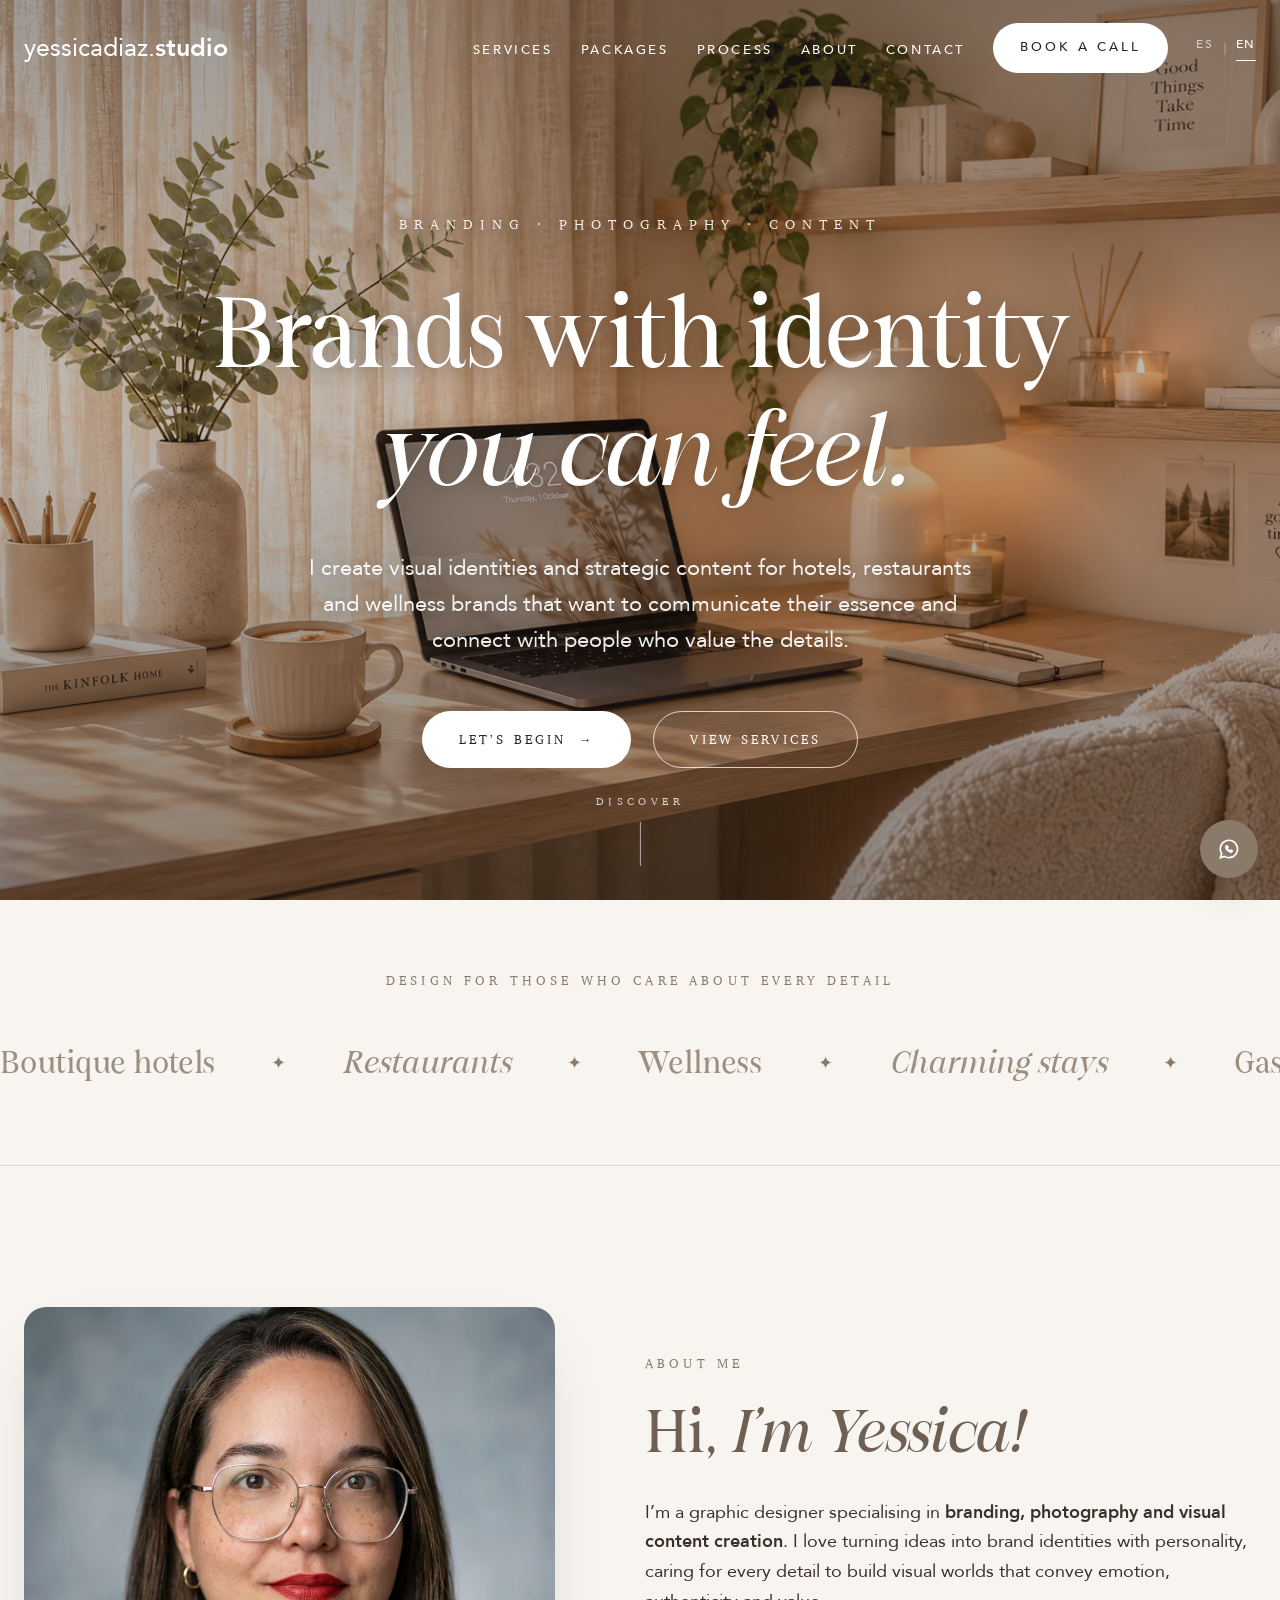
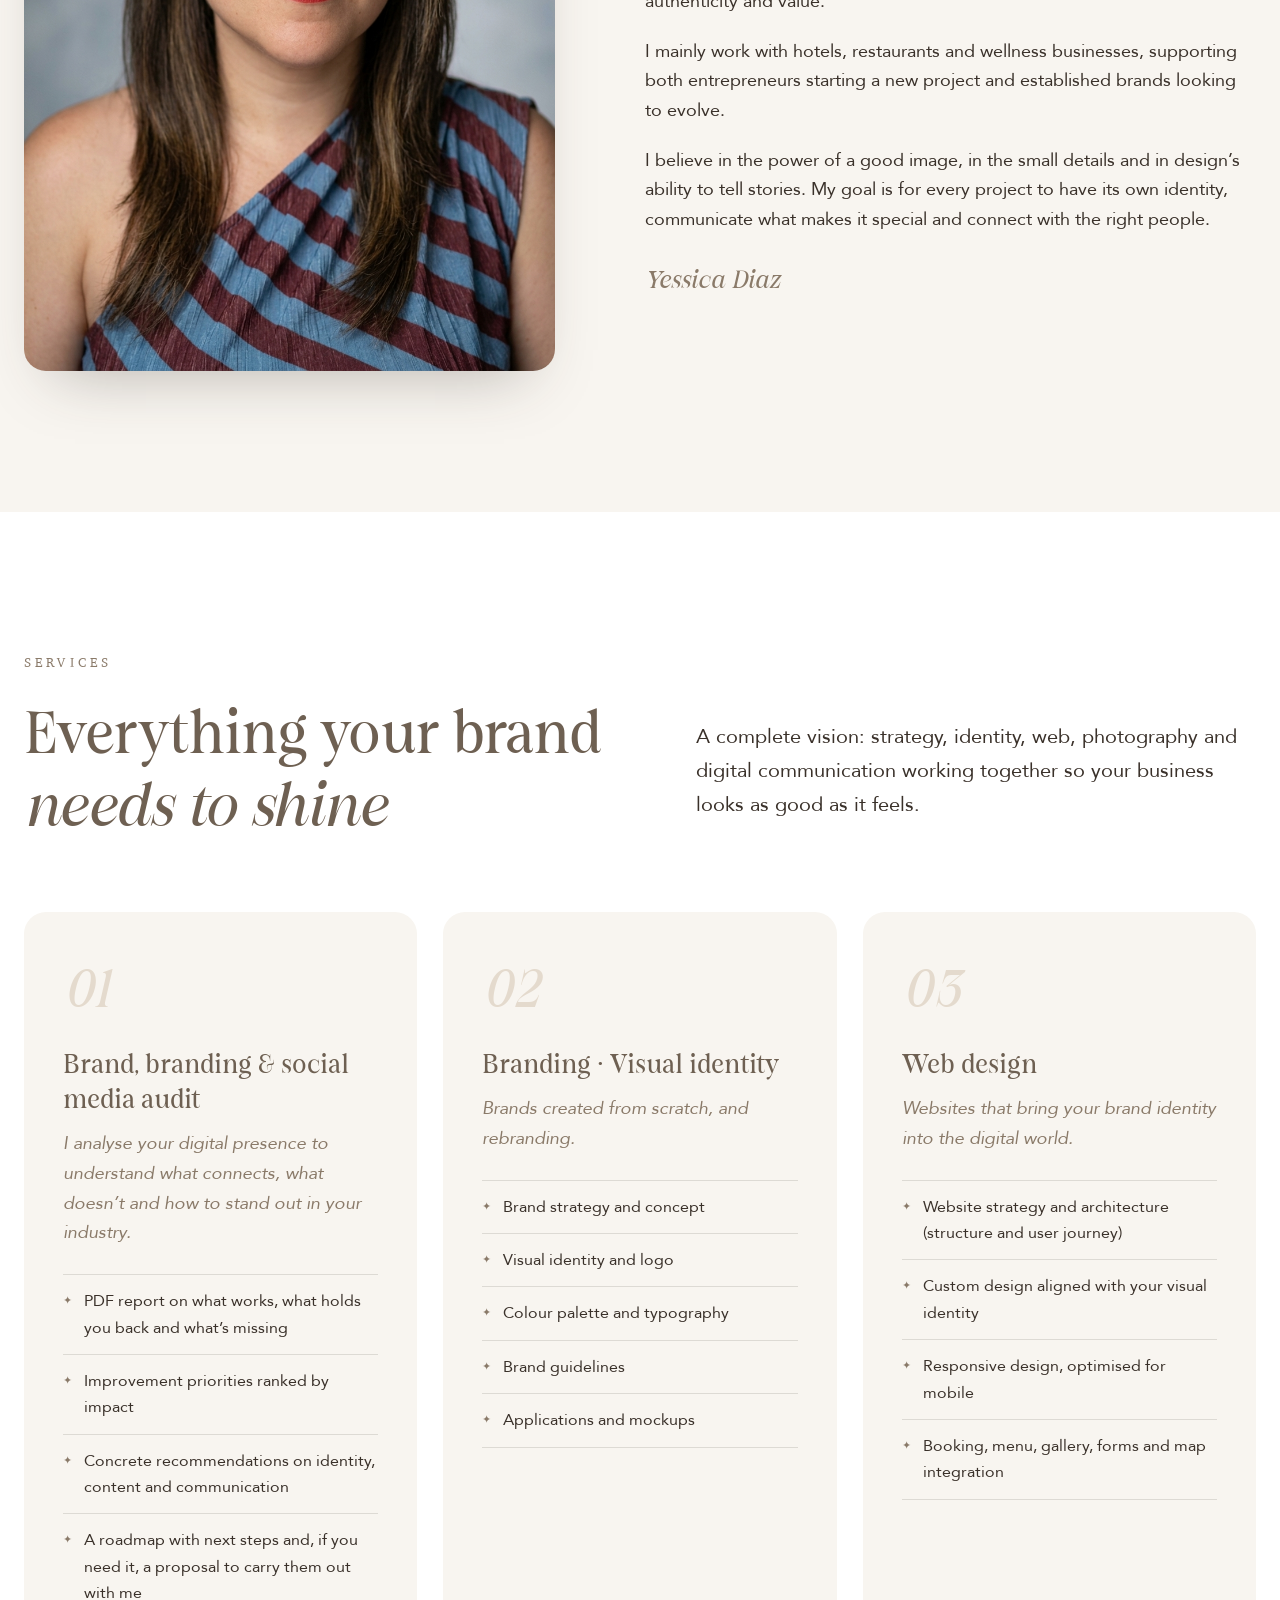
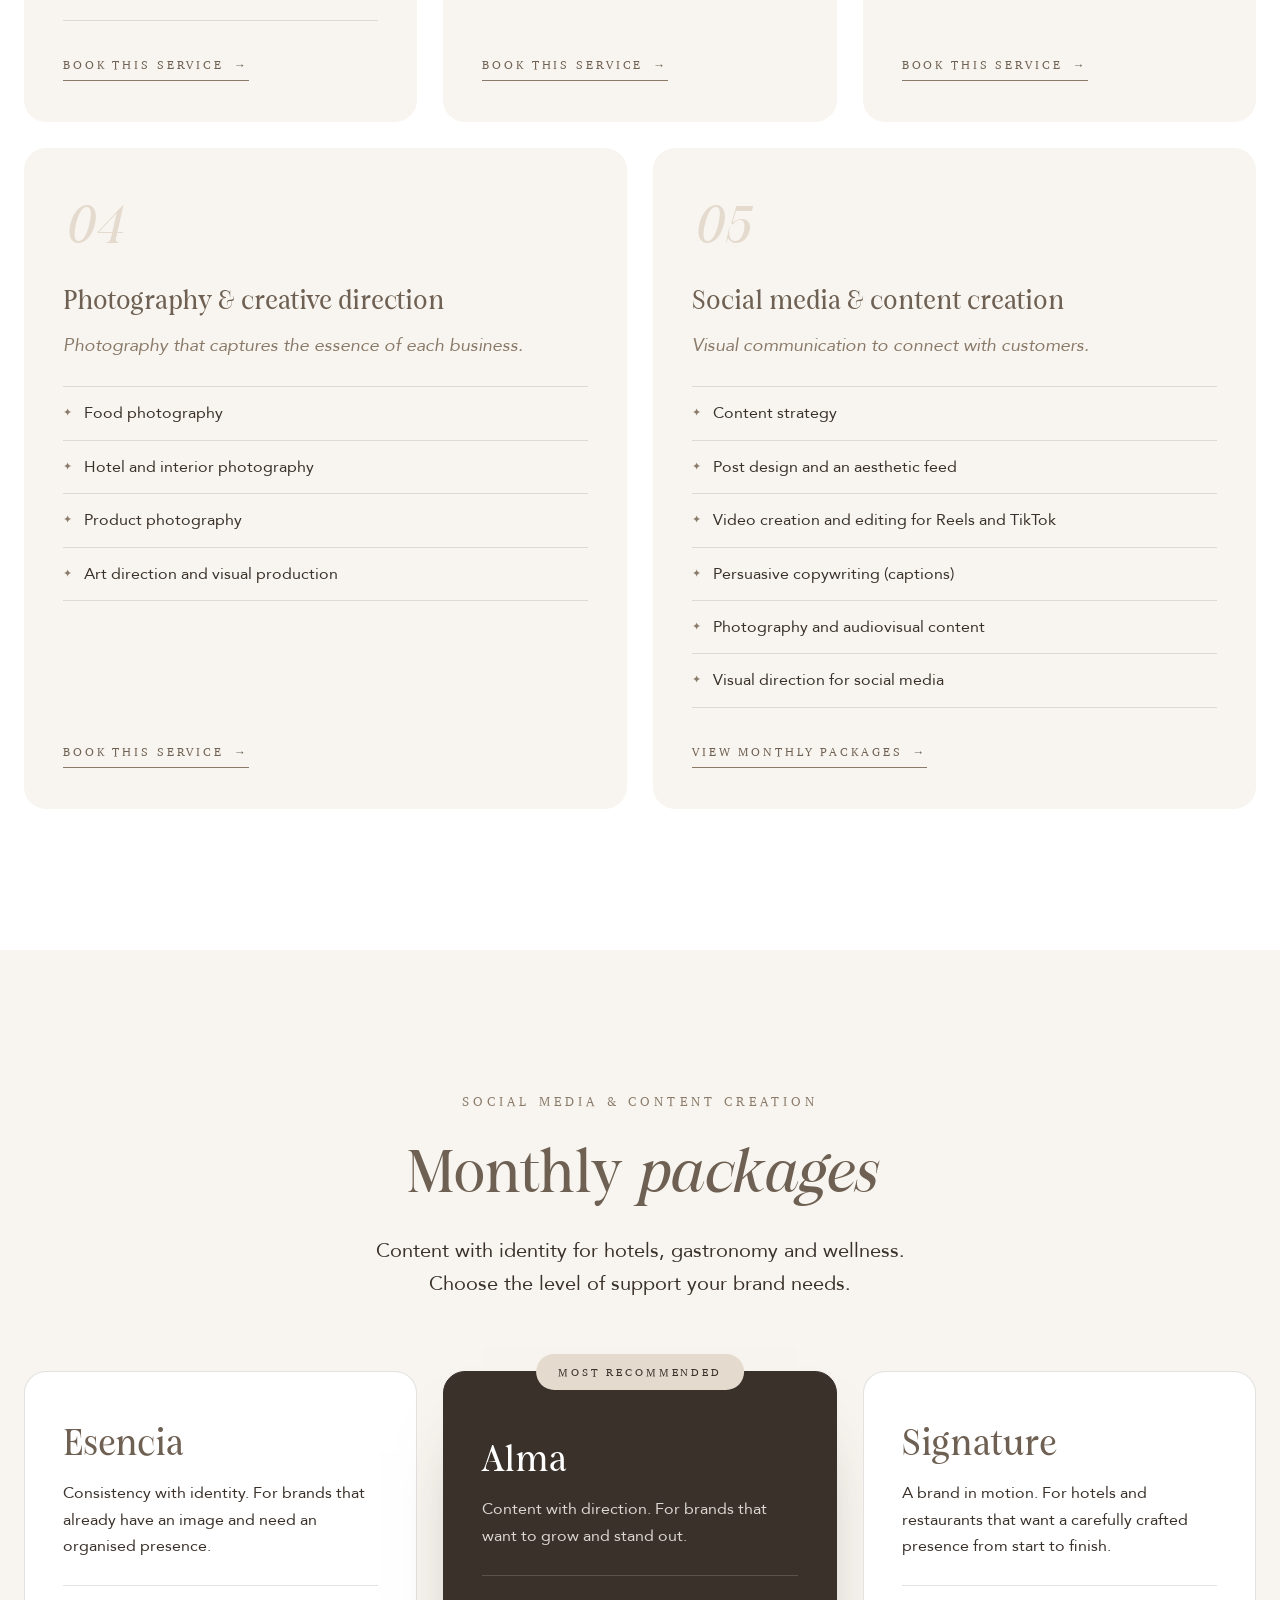
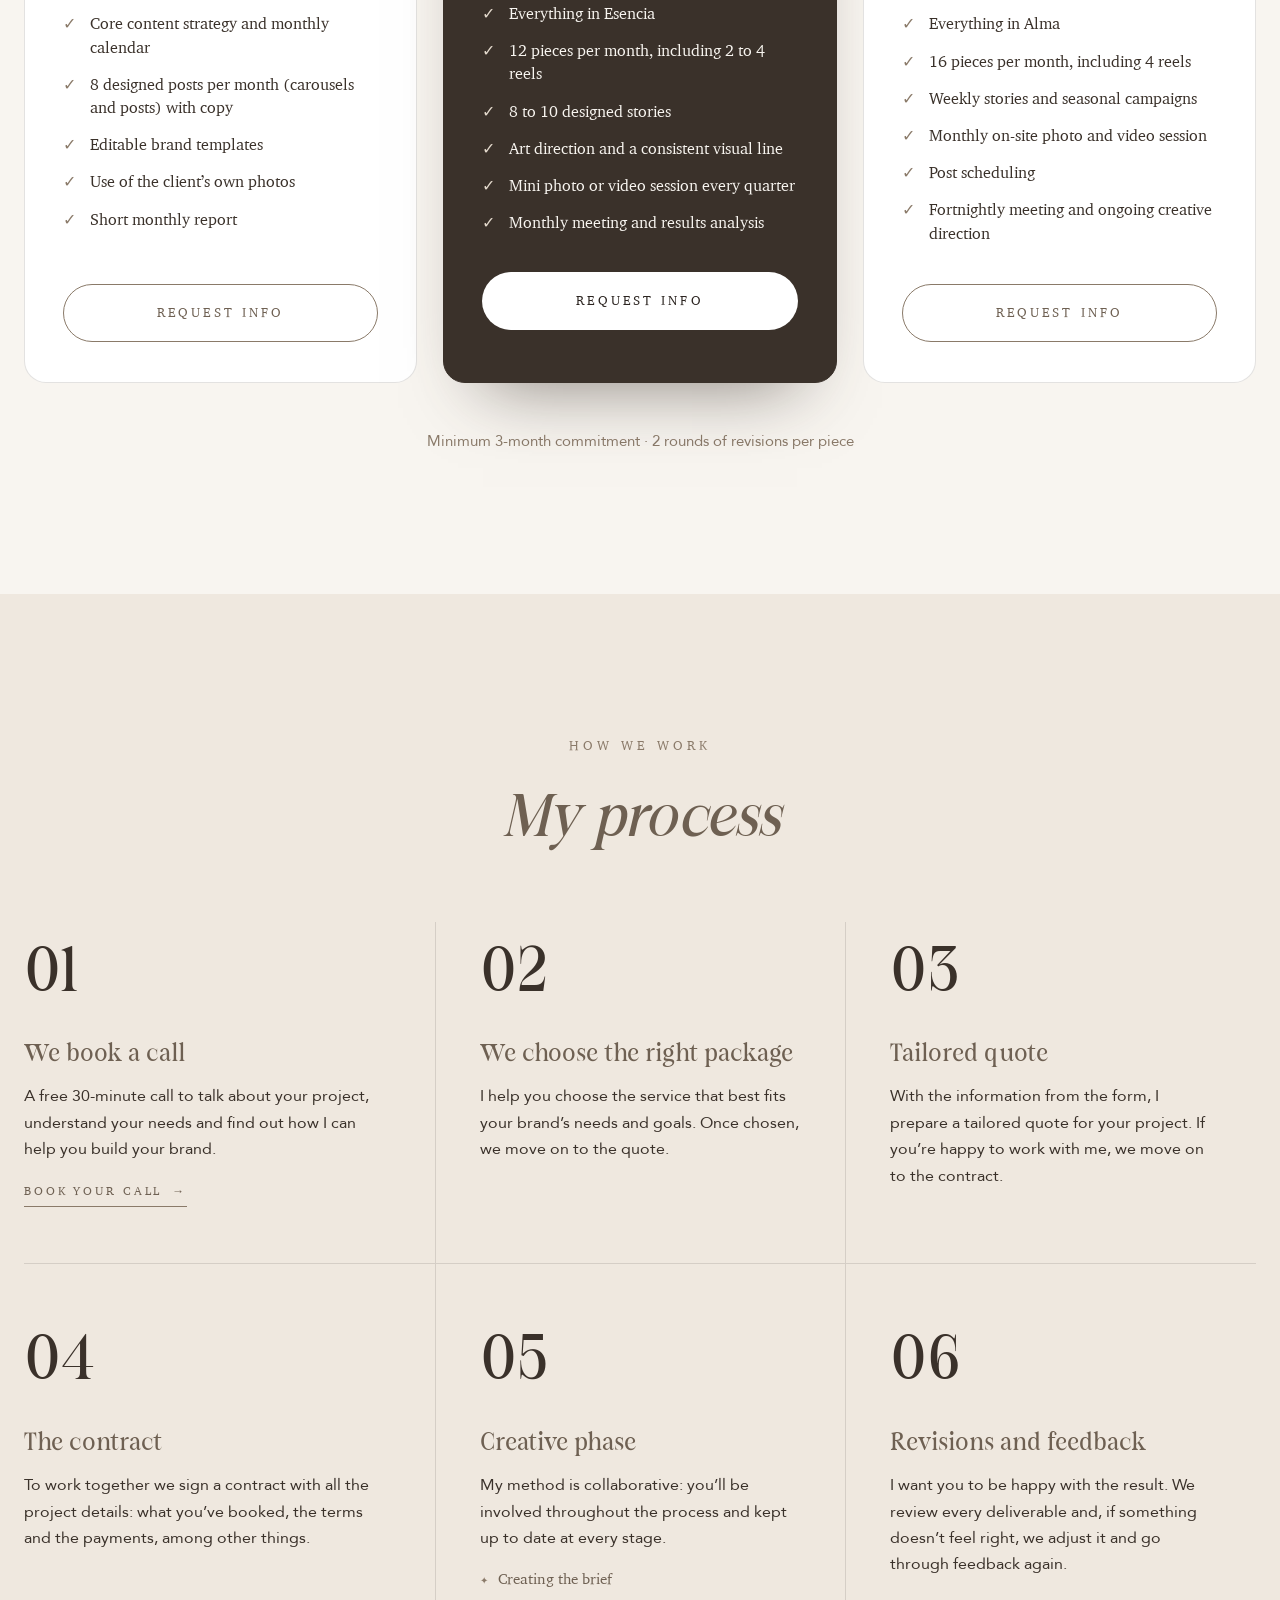
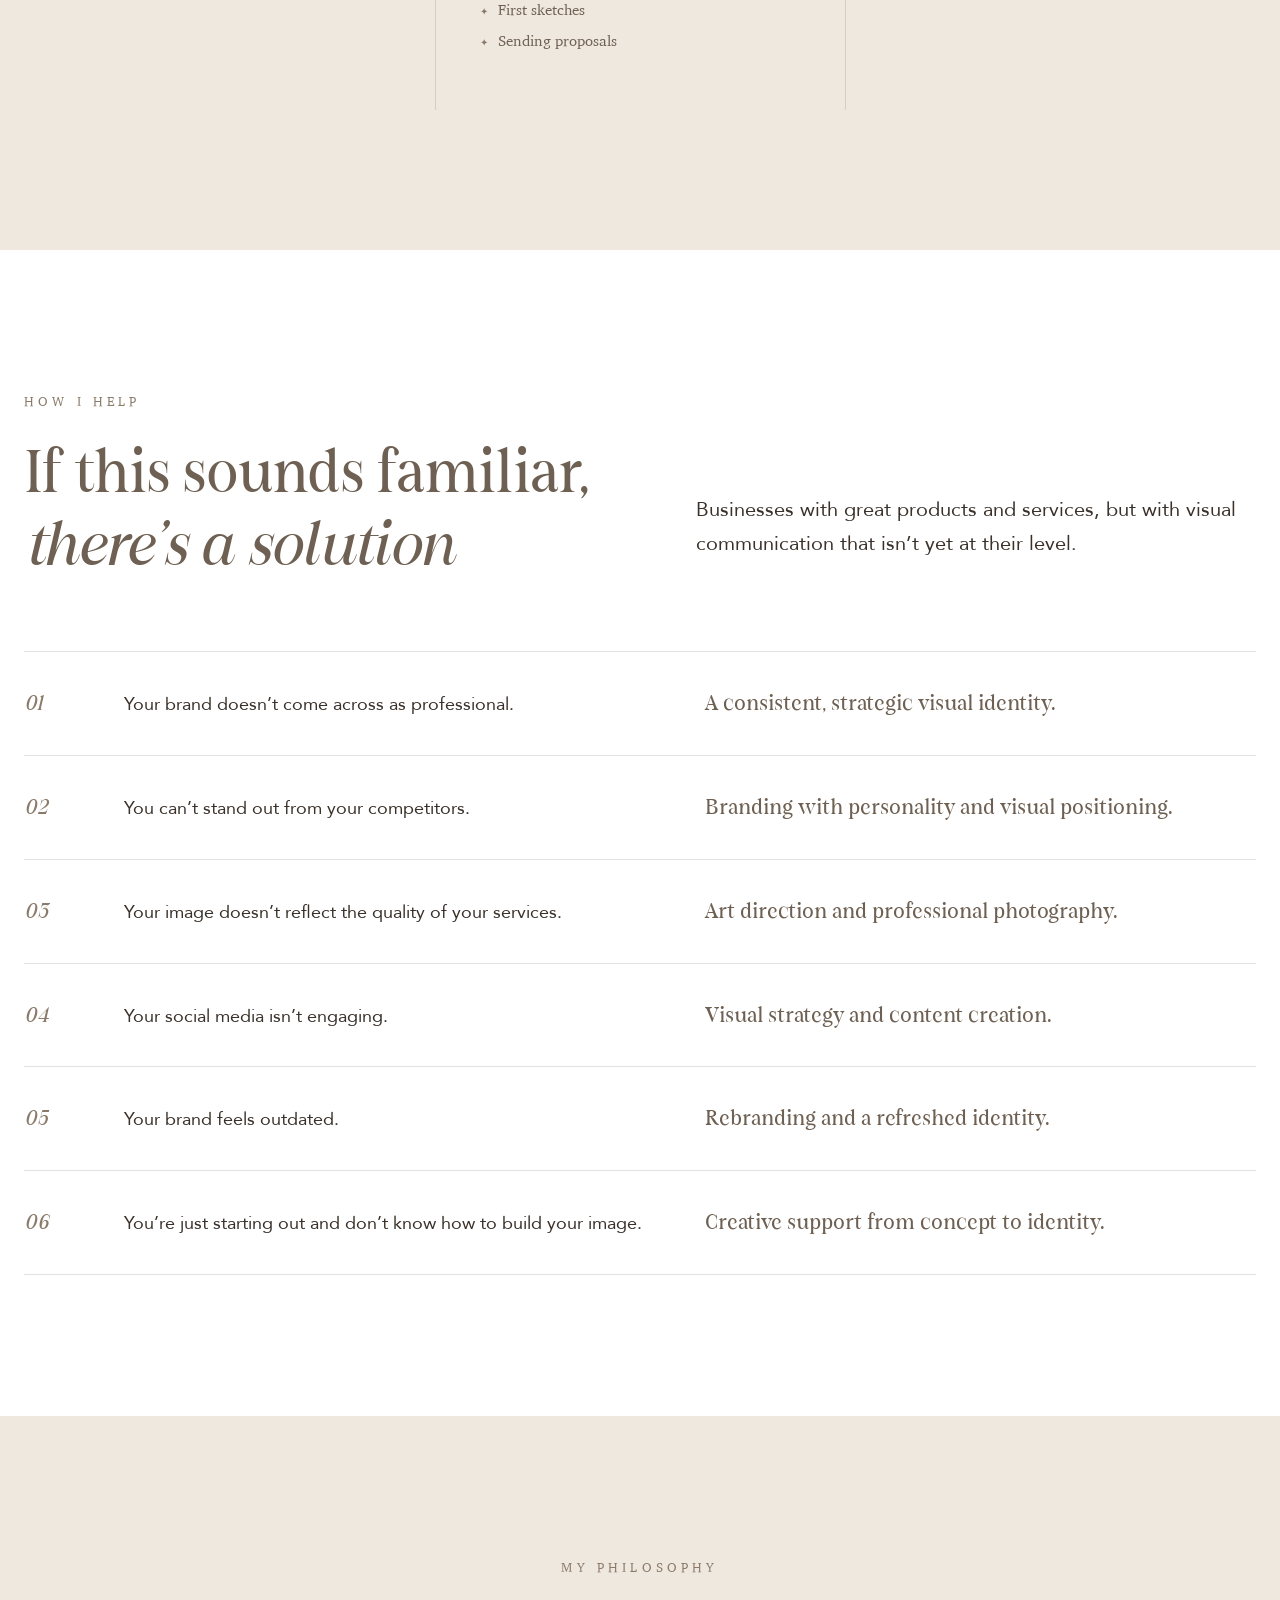
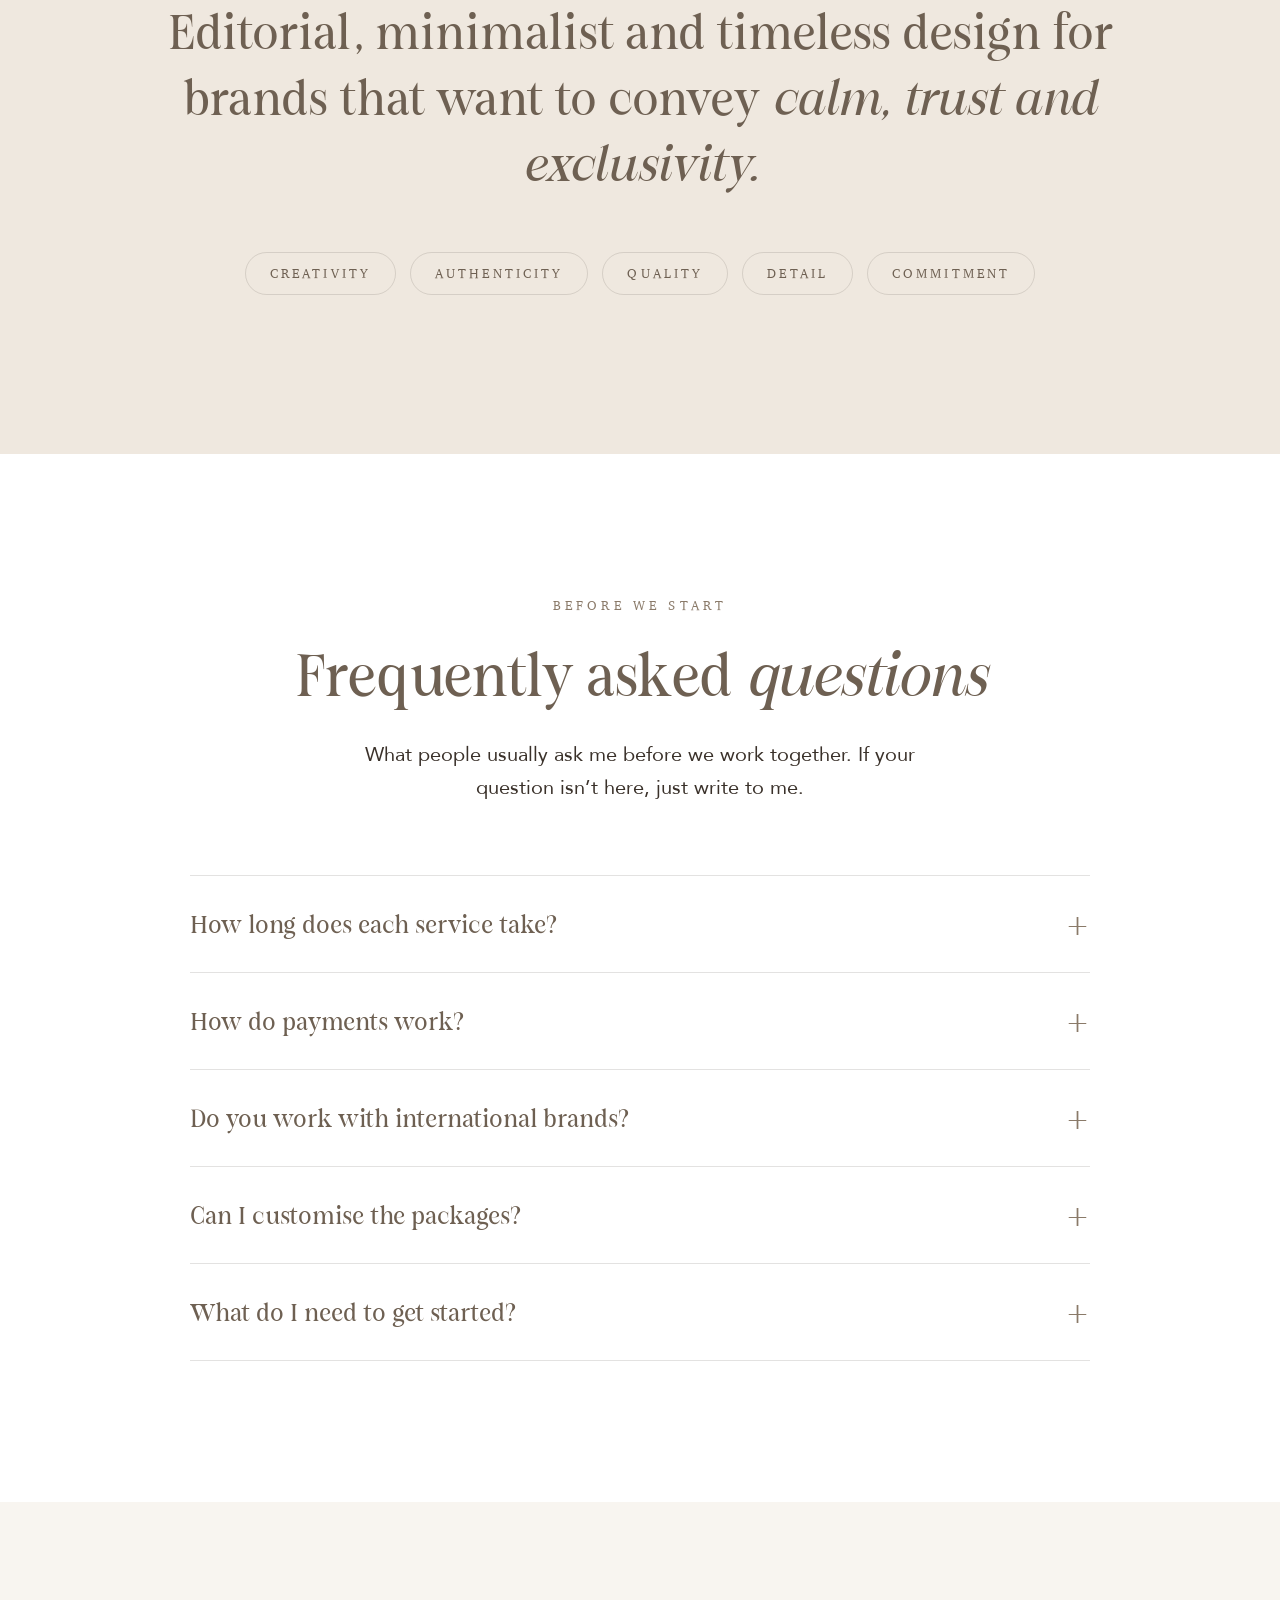
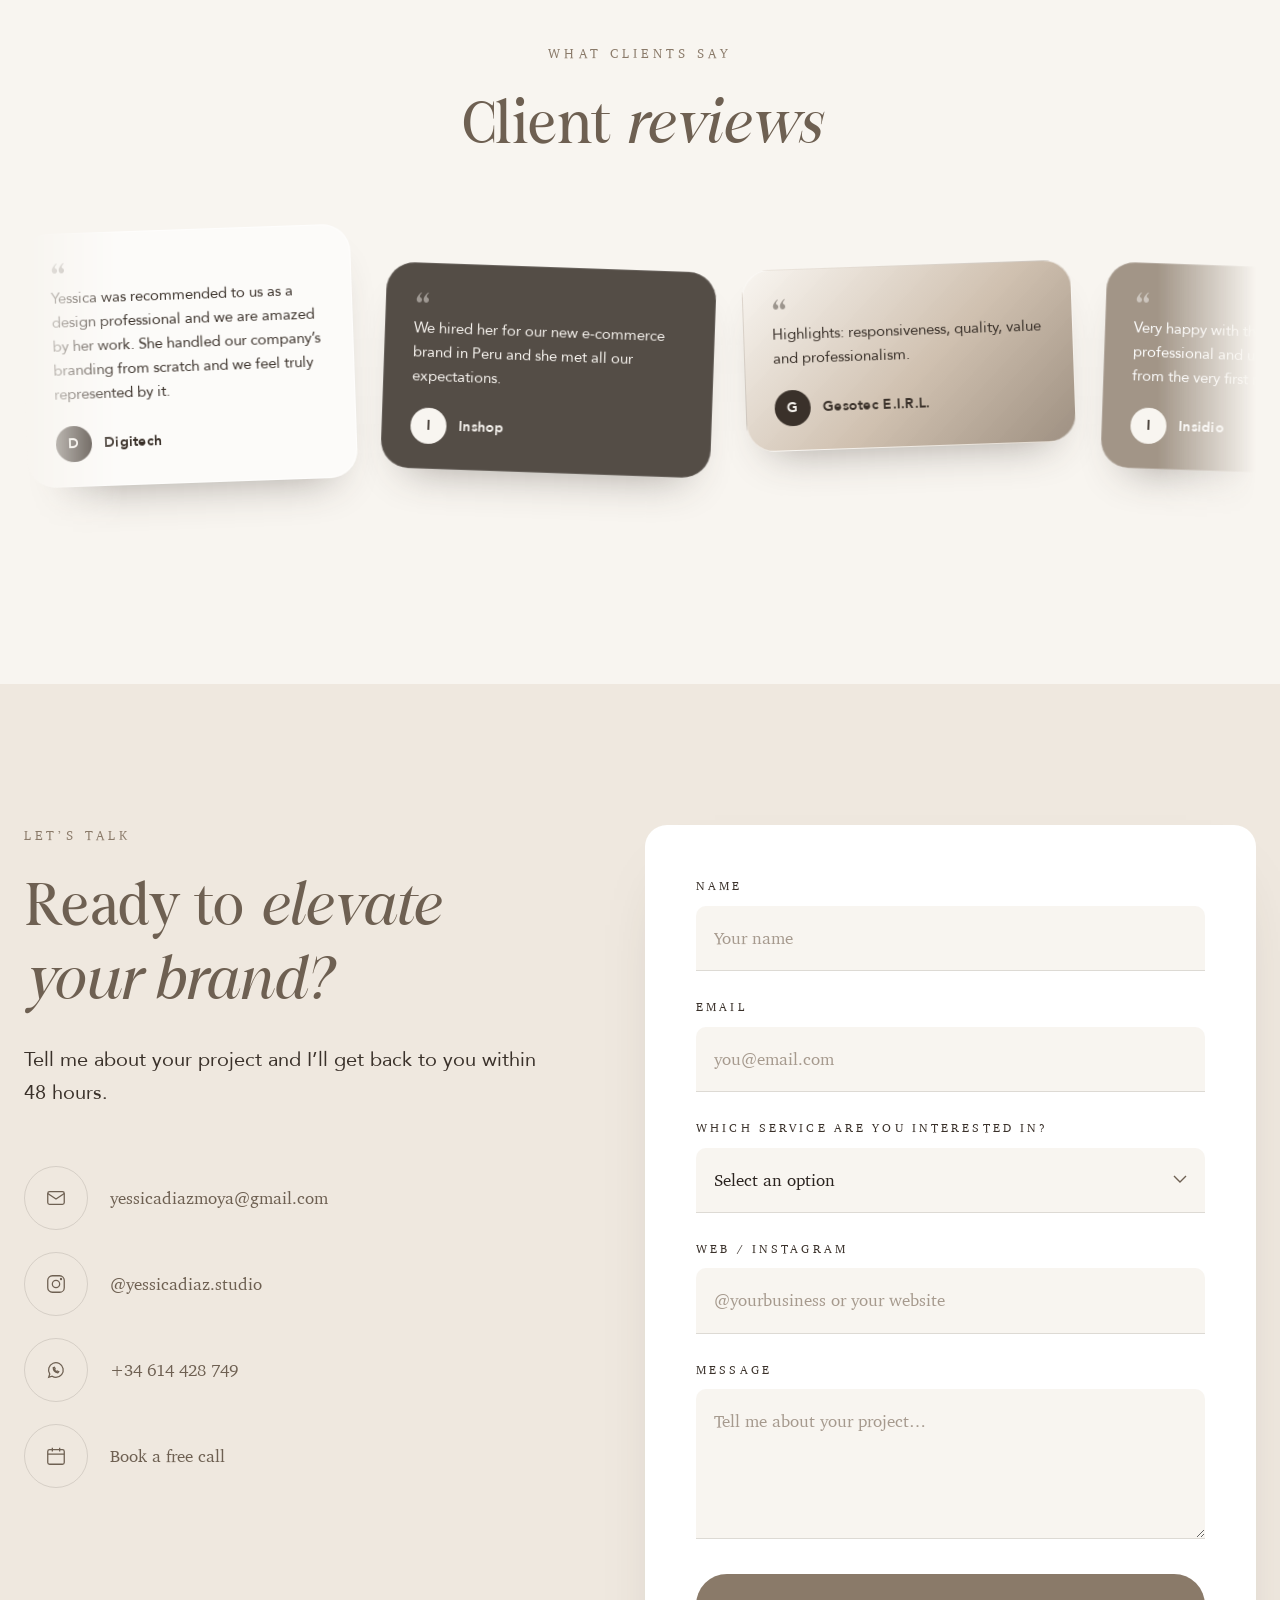
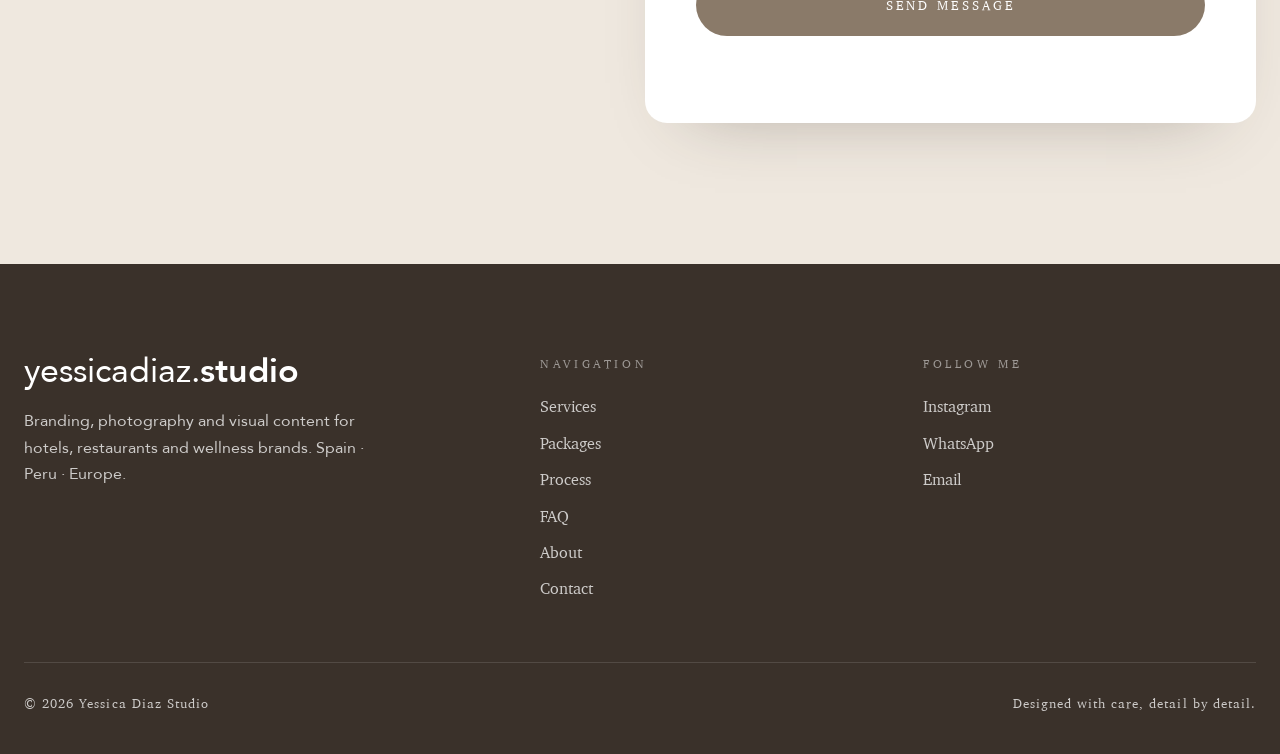
==== en.html @ 8b154622 "Logo nuevo, versión en inglés y enlaces a Calendly" ====
<!DOCTYPE html>
<html lang="en">
<head>
  <meta charset="UTF-8">
  <meta name="viewport" content="width=device-width, initial-scale=1.0">
  <title>Yessica Diaz Studio · Branding, photography and content for hotels, restaurants and wellness brands</title>
  <meta name="description" content="Visual identities, photography and strategic content for boutique hotels, restaurants and wellness brands that want to communicate their essence and elevate their image.">
  <link rel="alternate" hreflang="es" href="https://yessicadiazmoya.github.io/yessicadiaz-studio/">
  <link rel="alternate" hreflang="en" href="https://yessicadiazmoya.github.io/yessicadiaz-studio/en.html">
  <link rel="preload" href="FigoShiftz-Regular.woff2" as="font" type="font/woff2" crossorigin>
  <link rel="preload" href="FigoShiftz-Italic.woff2" as="font" type="font/woff2" crossorigin>
  <link rel="preload" href="portada.jpg" as="image">
  <link rel="stylesheet" href="styles.css?v=15">
</head>
<body>

  <!-- ============ NAVEGACIÓN ============ -->
  <header class="nav" id="nav">
    <div class="container nav__inner">
      <a href="#inicio" class="logo" aria-label="Yessica Diaz Studio">yessicadiaz.<b>studio</b></a>
      <button class="nav__toggle" id="navToggle" aria-label="Open menu" aria-expanded="false">
        <span></span><span></span>
      </button>
      <ul class="nav__links" id="navLinks">
        <li><a href="#servicios">Services</a></li>
        <li><a href="#paquetes">Packages</a></li>
        <li><a href="#proceso">Process</a></li>
        <li><a href="#sobre-mi">About</a></li>
        <li><a href="#contacto">Contact</a></li>
        <li><a href="https://calendly.com/yessicadiazmoya/reunion" class="btn btn--light" target="_blank" rel="noopener">Book a call</a></li>
        <li class="lang"><a href="index.html" lang="es" hreflang="es">ES</a><span aria-hidden="true">|</span><a href="en.html" class="is-active" lang="en" aria-current="page">EN</a></li>
      </ul>
    </div>
  </header>

  <!-- Botón flotante de WhatsApp -->
  <a href="https://wa.me/34614428749" class="wa-float" target="_blank" rel="noopener" aria-label="Message me on WhatsApp">
    <svg viewBox="0 0 24 24"><path d="M4 20l1.2-3.6A8 8 0 1112 20a8 8 0 01-4.2-1.2L4 20z"/><path d="M9 9.5c0 2.5 2 5 5 5.5l1-1.2-1.6-.8-.8.8c-1-.4-1.9-1.3-2.3-2.3l.8-.8-.8-1.6L9 9.5z"/></svg>
  </a>

  <!-- Flechas para subir y bajar -->
  <div class="scroll-nav" id="scrollNav">
    <button type="button" class="scroll-nav__btn" id="scrollUp" aria-label="Back to top"><svg viewBox="0 0 24 24"><path d="M6 14l6-6 6 6"/></svg></button>
    <button type="button" class="scroll-nav__btn" id="scrollDown" aria-label="Go to next section"><svg viewBox="0 0 24 24"><path d="M6 10l6 6 6-6"/></svg></button>
  </div>

  <!-- ============ HERO ============ -->
  <section class="hero" id="inicio">
    <div class="container hero__content">
      <p class="eyebrow">Branding · Photography · Content</p>
      <h1>Brands with identity <em>you can feel.</em></h1>
      <p>I create visual identities and strategic content for hotels, restaurants and wellness brands that want to communicate their essence and connect with people who value the details.</p>
      <div class="hero__ctas">
        <a href="#contacto" class="btn btn--light">Let’s begin <span class="arrow">→</span></a>
        <a href="#servicios" class="btn btn--ghost">View services</a>
      </div>
    </div>
    <span class="hero__scroll">Discover</span>
  </section>

  <!-- ============ MARQUESINA ============ -->
  <div class="marquee" aria-label="Who I work with">
    <p class="eyebrow">Design for those who care about every detail</p>
    <div class="marquee__track">
      <div class="marquee__item">
        <span>Boutique hotels</span><span class="marquee__star">✦</span>
        <span><i>Restaurants</i></span><span class="marquee__star">✦</span>
        <span>Wellness</span><span class="marquee__star">✦</span>
        <span><i>Charming stays</i></span><span class="marquee__star">✦</span>
        <span>Gastronomy</span><span class="marquee__star">✦</span>
        <span><i>Rebranding</i></span><span class="marquee__star">✦</span>
      </div>
      <div class="marquee__item" aria-hidden="true">
        <span>Boutique hotels</span><span class="marquee__star">✦</span>
        <span><i>Restaurants</i></span><span class="marquee__star">✦</span>
        <span>Wellness</span><span class="marquee__star">✦</span>
        <span><i>Charming stays</i></span><span class="marquee__star">✦</span>
        <span>Gastronomy</span><span class="marquee__star">✦</span>
        <span><i>Rebranding</i></span><span class="marquee__star">✦</span>
      </div>
    </div>
  </div>

  <!-- ============ SOBRE MÍ ============ -->
  <section class="section" id="sobre-mi">
    <div class="container about">
      <div class="about__photo reveal">
        <img src="yessica.jpg" alt="Portrait of Yessica Diaz, graphic designer and photographer" loading="lazy">
      </div>
      <div class="reveal">
        <p class="eyebrow">About me</p>
        <h2 class="display">Hi, <em>I’m Yessica!</em></h2>
        <p>I’m a graphic designer specialising in <strong>branding, photography and visual content creation</strong>. I love turning ideas into brand identities with personality, caring for every detail to build visual worlds that convey emotion, authenticity and value.</p>
        <p>I mainly work with hotels, restaurants and wellness businesses, supporting both entrepreneurs starting a new project and established brands looking to evolve.</p>
        <p>I believe in the power of a good image, in the small details and in design’s ability to tell stories. My goal is for every project to have its own identity, communicate what makes it special and connect with the right people.</p>
        <p class="about__sign">Yessica Diaz</p>
      </div>
    </div>
  </section>

  <!-- ============ SERVICIOS ============ -->
  <section class="section section--white" id="servicios">
    <div class="container">
      <div class="section-head reveal">
        <div>
          <p class="eyebrow">Services</p>
          <h2 class="display">Everything your brand <em>needs to shine</em></h2>
        </div>
        <p class="lead">A complete vision: strategy, identity, web, photography and digital communication working together so your business looks as good as it feels.</p>
      </div>

      <div class="services">
        <article class="service reveal">
          <div class="service__num">01</div>
          <h3>Brand, branding &amp; social media audit</h3>
          <p class="service__intro">I analyse your digital presence to understand what connects, what doesn’t and how to stand out in your industry.</p>
          <ul>
            <li>PDF report on what works, what holds you back and what’s missing</li>
            <li>Improvement priorities ranked by impact</li>
            <li>Concrete recommendations on identity, content and communication</li>
            <li>A roadmap with next steps and, if you need it, a proposal to carry them out with me</li>
          </ul>
          <a href="#contacto" class="service__cta" data-servicio="Brand, branding &amp; social media audit">Book this service <span class="arrow">→</span></a>
        </article>
        <article class="service reveal">
          <div class="service__num">02</div>
          <h3>Branding · Visual identity</h3>
          <p class="service__intro">Brands created from scratch, and rebranding.</p>
          <ul>
            <li>Brand strategy and concept</li>
            <li>Visual identity and logo</li>
            <li>Colour palette and typography</li>
            <li>Brand guidelines</li>
            <li>Applications and mockups</li>
          </ul>
          <a href="#contacto" class="service__cta" data-servicio="Branding · Visual identity">Book this service <span class="arrow">→</span></a>
        </article>
        <article class="service reveal">
          <div class="service__num">03</div>
          <h3>Web design</h3>
          <p class="service__intro">Websites that bring your brand identity into the digital world.</p>
          <ul>
            <li>Website strategy and architecture (structure and user journey)</li>
            <li>Custom design aligned with your visual identity</li>
            <li>Responsive design, optimised for mobile</li>
            <li>Booking, menu, gallery, forms and map integration</li>
          </ul>
          <a href="#contacto" class="service__cta" data-servicio="Web design">Book this service <span class="arrow">→</span></a>
        </article>
        <article class="service reveal">
          <div class="service__num">04</div>
          <h3>Photography &amp; creative direction</h3>
          <p class="service__intro">Photography that captures the essence of each business.</p>
          <ul>
            <li>Food photography</li>
            <li>Hotel and interior photography</li>
            <li>Product photography</li>
            <li>Art direction and visual production</li>
          </ul>
          <a href="#contacto" class="service__cta" data-servicio="Photography &amp; creative direction">Book this service <span class="arrow">→</span></a>
        </article>
        <article class="service reveal">
          <div class="service__num">05</div>
          <h3>Social media &amp; content creation</h3>
          <p class="service__intro">Visual communication to connect with customers.</p>
          <ul>
            <li>Content strategy</li>
            <li>Post design and an aesthetic feed</li>
            <li>Video creation and editing for Reels and TikTok</li>
            <li>Persuasive copywriting (captions)</li>
            <li>Photography and audiovisual content</li>
            <li>Visual direction for social media</li>
          </ul>
          <a href="#paquetes" class="service__cta">View monthly packages <span class="arrow">→</span></a>
        </article>
      </div>
    </div>
  </section>

  <!-- ============ PAQUETES SOCIAL MEDIA ============ -->
  <section class="section" id="paquetes">
    <div class="container">
      <div class="center-head reveal">
        <p class="eyebrow">Social media &amp; content creation</p>
        <h2 class="display">Monthly <em>packages</em></h2>
        <p class="lead">Content with identity for hotels, gastronomy and wellness. Choose the level of support your brand needs.</p>
      </div>

      <div class="plans">
        <article class="plan reveal">
          <h3>Esencia</h3>
          <p class="plan__desc">Consistency with identity. For brands that already have an image and need an organised presence.</p>
          <ul>
            <li>Core content strategy and monthly calendar</li>
            <li>8 designed posts per month (carousels and posts) with copy</li>
            <li>Editable brand templates</li>
            <li>Use of the client’s own photos</li>
            <li>Short monthly report</li>
          </ul>
          <a href="#contacto" class="btn btn--outline" data-servicio="Esencia package (social media)">Request info</a>
        </article>
        <article class="plan plan--featured reveal">
          <span class="plan__badge">Most recommended</span>
          <h3>Alma</h3>
          <p class="plan__desc">Content with direction. For brands that want to grow and stand out.</p>
          <ul>
            <li>Everything in Esencia</li>
            <li>12 pieces per month, including 2 to 4 reels</li>
            <li>8 to 10 designed stories</li>
            <li>Art direction and a consistent visual line</li>
            <li>Mini photo or video session every quarter</li>
            <li>Monthly meeting and results analysis</li>
          </ul>
          <a href="#contacto" class="btn btn--light" data-servicio="Alma package (social media)">Request info</a>
        </article>
        <article class="plan reveal">
          <h3>Signature</h3>
          <p class="plan__desc">A brand in motion. For hotels and restaurants that want a carefully crafted presence from start to finish.</p>
          <ul>
            <li>Everything in Alma</li>
            <li>16 pieces per month, including 4 reels</li>
            <li>Weekly stories and seasonal campaigns</li>
            <li>Monthly on-site photo and video session</li>
            <li>Post scheduling</li>
            <li>Fortnightly meeting and ongoing creative direction</li>
          </ul>
          <a href="#contacto" class="btn btn--outline" data-servicio="Signature package (social media)">Request info</a>
        </article>
      </div>
      <p class="plans__note reveal">Minimum 3-month commitment · 2 rounds of revisions per piece</p>
    </div>
  </section>

  <!-- ============ PROCESO ============ -->
  <section class="section section--sand" id="proceso">
    <div class="container">
      <div class="center-head reveal">
        <p class="eyebrow">How we work</p>
        <h2 class="display"><em>My process</em></h2>
      </div>
      <ol class="steps">
        <li class="step reveal">
          <span class="step__n">01</span>
          <h3>We book a call</h3>
          <p>A free 30-minute call to talk about your project, understand your needs and find out how I can help you build your brand.</p>
          <a href="https://calendly.com/yessicadiazmoya/reunion" class="service__cta step__cta" target="_blank" rel="noopener">Book your call <span class="arrow">→</span></a>
        </li>
        <li class="step reveal">
          <span class="step__n">02</span>
          <h3>We choose the right package</h3>
          <p>I help you choose the service that best fits your brand’s needs and goals. Once chosen, we move on to the quote.</p>
        </li>
        <li class="step reveal">
          <span class="step__n">03</span>
          <h3>Tailored quote</h3>
          <p>With the information from the form, I prepare a tailored quote for your project. If you’re happy to work with me, we move on to the contract.</p>
        </li>
        <li class="step reveal">
          <span class="step__n">04</span>
          <h3>The contract</h3>
          <p>To work together we sign a contract with all the project details: what you’ve booked, the terms and the payments, among other things.</p>
        </li>
        <li class="step reveal">
          <span class="step__n">05</span>
          <h3>Creative phase</h3>
          <p>My method is collaborative: you’ll be involved throughout the process and kept up to date at every stage.</p>
          <ul class="step__list"><li>Creating the brief</li><li>First sketches</li><li>Sending proposals</li></ul>
        </li>
        <li class="step reveal">
          <span class="step__n">06</span>
          <h3>Revisions and feedback</h3>
          <p>I want you to be happy with the result. We review every deliverable and, if something doesn’t feel right, we adjust it and go through feedback again.</p>
        </li>
      </ol>
    </div>
  </section>

  <!-- ============ PROBLEMAS / SOLUCIONES ============ -->
  <section class="section section--white">
    <div class="container">
      <div class="section-head reveal">
        <div>
          <p class="eyebrow">How I help</p>
          <h2 class="display">If this sounds familiar, <em>there’s a solution</em></h2>
        </div>
        <p class="lead">Businesses with great products and services, but with visual communication that isn’t yet at their level.</p>
      </div>
      <div class="solutions">
        <div class="solution reveal"><span class="solution__n">01</span><span class="solution__problem">Your brand doesn’t come across as professional.</span><span class="solution__answer">A consistent, strategic visual identity.</span></div>
        <div class="solution reveal"><span class="solution__n">02</span><span class="solution__problem">You can’t stand out from your competitors.</span><span class="solution__answer">Branding with personality and visual positioning.</span></div>
        <div class="solution reveal"><span class="solution__n">03</span><span class="solution__problem">Your image doesn’t reflect the quality of your services.</span><span class="solution__answer">Art direction and professional photography.</span></div>
        <div class="solution reveal"><span class="solution__n">04</span><span class="solution__problem">Your social media isn’t engaging.</span><span class="solution__answer">Visual strategy and content creation.</span></div>
        <div class="solution reveal"><span class="solution__n">05</span><span class="solution__problem">Your brand feels outdated.</span><span class="solution__answer">Rebranding and a refreshed identity.</span></div>
        <div class="solution reveal"><span class="solution__n">06</span><span class="solution__problem">You’re just starting out and don’t know how to build your image.</span><span class="solution__answer">Creative support from concept to identity.</span></div>
      </div>
    </div>
  </section>

  <!-- ============ CITA / VALORES ============ -->
  <section class="section section--sand quote">
    <div class="container reveal">
      <p class="eyebrow">My philosophy</p>
      <blockquote>Editorial, minimalist and timeless design for brands that want to convey <em>calm, trust and exclusivity.</em></blockquote>
      <ul class="quote__values">
        <li>Creativity</li><li>Authenticity</li><li>Quality</li><li>Detail</li><li>Commitment</li>
      </ul>
    </div>
  </section>

  <!-- ============ PREGUNTAS FRECUENTES ============ -->
  <section class="section section--white" id="faq">
    <div class="container faq-wrap">
      <div class="center-head reveal">
        <p class="eyebrow">Before we start</p>
        <h2 class="display">Frequently asked <em>questions</em></h2>
        <p class="lead">What people usually ask me before we work together. If your question isn’t here, just write to me.</p>
      </div>
      <div class="faq reveal">
        <details>
          <summary>How long does each service take?</summary>
          <p>The audit is delivered in 5 to 7 working days. Visual identity and web projects are done in phases, with a fixed schedule from the start. Monthly content packages have a minimum commitment of 3 months.</p>
        </details>
        <details>
          <summary>How do payments work?</summary>
          <p>For one-off projects, 50% upfront and the rest on delivery. Monthly packages are paid in advance each month. Everything is set out in writing in the proposal.</p>
        </details>
        <details>
          <summary>Do you work with international brands?</summary>
          <p>Yes. I’m based in Spain and work remotely with brands from any country; I’ve also worked with clients in Latin America. For on-site photo sessions, we plan around the location.</p>
        </details>
        <details>
          <summary>Can I customise the packages?</summary>
          <p>Of course. The packages are a starting point: I can adjust the number of pieces, add photography or combine them to suit your business.</p>
        </details>
        <details>
          <summary>What do I need to get started?</summary>
          <p>A first conversation to get to know your business and goals, and commitment to the process. Before we start, I’ll send you a questionnaire to get to know your brand in depth.</p>
        </details>
      </div>
    </div>
  </section>

  <!-- ============ OPINIONES ============ -->
  <section class="section section--reviews" id="opiniones">
    <div class="container">
      <div class="center-head reveal">
        <p class="eyebrow">What clients say</p>
        <h2 class="display">Client <em>reviews</em></h2>
      </div>
      <div class="reviews-marquee reveal" aria-label="Client reviews">
        <div class="reviews-track">
          <div class="reviews-group">
            <figure class="review review--light">
              <span class="review__mark" aria-hidden="true">“</span>
              <blockquote><p>Yessica was recommended to us as a design professional and we are amazed by her work. She handled our company’s branding from scratch and we feel truly represented by it.</p></blockquote>
              <figcaption><span class="review__avatar">D</span>Digitech</figcaption>
            </figure>
            <figure class="review review--dark">
              <span class="review__mark" aria-hidden="true">“</span>
              <blockquote><p>We hired her for our new e-commerce brand in Peru and she met all our expectations.</p></blockquote>
              <figcaption><span class="review__avatar">I</span>Inshop</figcaption>
            </figure>
            <figure class="review review--blend">
              <span class="review__mark" aria-hidden="true">“</span>
              <blockquote><p>Highlights: responsiveness, quality, value and professionalism.</p></blockquote>
              <figcaption><span class="review__avatar">G</span>Gesotec E.I.R.L.</figcaption>
            </figure>
            <figure class="review review--taupe">
              <span class="review__mark" aria-hidden="true">“</span>
              <blockquote><p>Very happy with the work. Yessica is professional and understood our ideas from the very first moment.</p></blockquote>
              <figcaption><span class="review__avatar">I</span>Insidio</figcaption>
            </figure>
            <figure class="review review--light">
              <span class="review__mark" aria-hidden="true">“</span>
              <blockquote><p>Hi! Above all, she is very kind and offers great prices. We have relied on her services ever since our company was founded.</p></blockquote>
              <figcaption><span class="review__avatar">I</span>Inmuebles Xpress</figcaption>
            </figure>
          </div>
          <div class="reviews-group" aria-hidden="true">
            <figure class="review review--light">
              <span class="review__mark" aria-hidden="true">“</span>
              <blockquote><p>Yessica was recommended to us as a design professional and we are amazed by her work. She handled our company’s branding from scratch and we feel truly represented by it.</p></blockquote>
              <figcaption><span class="review__avatar">D</span>Digitech</figcaption>
            </figure>
            <figure class="review review--dark">
              <span class="review__mark" aria-hidden="true">“</span>
              <blockquote><p>We hired her for our new e-commerce brand in Peru and she met all our expectations.</p></blockquote>
              <figcaption><span class="review__avatar">I</span>Inshop</figcaption>
            </figure>
            <figure class="review review--blend">
              <span class="review__mark" aria-hidden="true">“</span>
              <blockquote><p>Highlights: responsiveness, quality, value and professionalism.</p></blockquote>
              <figcaption><span class="review__avatar">G</span>Gesotec E.I.R.L.</figcaption>
            </figure>
            <figure class="review review--taupe">
              <span class="review__mark" aria-hidden="true">“</span>
              <blockquote><p>Very happy with the work. Yessica is professional and understood our ideas from the very first moment.</p></blockquote>
              <figcaption><span class="review__avatar">I</span>Insidio</figcaption>
            </figure>
            <figure class="review review--light">
              <span class="review__mark" aria-hidden="true">“</span>
              <blockquote><p>Hi! Above all, she is very kind and offers great prices. We have relied on her services ever since our company was founded.</p></blockquote>
              <figcaption><span class="review__avatar">I</span>Inmuebles Xpress</figcaption>
            </figure>
          </div>
        </div>
      </div>
    </div>
  </section>

  <!-- ============ CONTACTO ============ -->
  <section class="section section--sand" id="contacto">
    <div class="container contact">
      <div class="reveal">
        <p class="eyebrow">Let’s talk</p>
        <h2 class="display">Ready to <em>elevate your brand?</em></h2>
        <p class="lead">Tell me about your project and I’ll get back to you within 48 hours.</p>
        <ul class="contact__links">
          <li><a href="mailto:yessicadiazmoya@gmail.com">
            <span class="circle"><svg viewBox="0 0 24 24"><rect x="3" y="5" width="18" height="14" rx="2"/><path d="M3 7l9 6 9-6"/></svg></span>
            yessicadiazmoya@gmail.com</a></li>
          <li><a href="https://www.instagram.com/yessicadiaz.studio/" target="_blank" rel="noopener">
            <span class="circle"><svg viewBox="0 0 24 24"><rect x="3" y="3" width="18" height="18" rx="5"/><circle cx="12" cy="12" r="4"/><circle cx="17.5" cy="6.5" r=".6"/></svg></span>
            @yessicadiaz.studio</a></li>
          <li><a href="https://wa.me/34614428749" target="_blank" rel="noopener">
            <span class="circle"><svg viewBox="0 0 24 24"><path d="M4 20l1.2-3.6A8 8 0 1112 20a8 8 0 01-4.2-1.2L4 20z"/><path d="M9 9.5c0 2.5 2 5 5 5.5l1-1.2-1.6-.8-.8.8c-1-.4-1.9-1.3-2.3-2.3l.8-.8-.8-1.6L9 9.5z"/></svg></span>
            +34 614 428 749</a></li>
          <li><a href="https://calendly.com/yessicadiazmoya/reunion" target="_blank" rel="noopener">
            <span class="circle"><svg viewBox="0 0 24 24"><rect x="3" y="5" width="18" height="16" rx="2"/><path d="M3 10h18M8 3v4M16 3v4"/></svg></span>
            Book a free call</a></li>
        </ul>
      </div>

      <form class="form reveal" id="contactForm">
        <div class="field"><label for="nombre">Name</label><input id="nombre" name="nombre" type="text" placeholder="Your name" required></div>
        <div class="field"><label for="email">Email</label><input id="email" name="email" type="email" placeholder="you@email.com" required></div>
        <div class="field">
          <label for="servicio">Which service are you interested in?</label>
          <select id="servicio" name="servicio" required>
            <option value="" disabled selected>Select an option</option>
            <option>Brand, branding &amp; social media audit</option>
            <option>Branding · Visual identity</option>
            <option>Web design</option>
            <option>Photography &amp; creative direction</option>
            <option>Social media &amp; content creation</option>
            <option>Esencia package (social media)</option>
            <option>Alma package (social media)</option>
            <option>Signature package (social media)</option>
            <option>Not sure yet, I’d like advice</option>
          </select>
        </div>
        <div class="field"><label for="web">Web / Instagram</label><input id="web" name="web" type="text" placeholder="@yourbusiness or your website"></div>
        <div class="field"><label for="mensaje">Message</label><textarea id="mensaje" name="mensaje" placeholder="Tell me about your project…"></textarea></div>
        <!-- Campo trampa anti-spam: invisible para personas -->
        <div class="hp" aria-hidden="true" style="position:absolute;left:-9999px;width:1px;height:1px;overflow:hidden"><input type="text" name="empresa_web" tabindex="-1" autocomplete="off"></div>
        <button type="submit" class="btn btn--taupe" id="formBtn">Send message</button>
        <p class="form__note" id="formNote"></p>
      </form>
    </div>
  </section>

  <!-- ============ FOOTER ============ -->
  <footer class="footer">
    <div class="container">
      <div class="footer__top">
        <div>
          <a href="#inicio" class="logo" aria-label="Yessica Diaz Studio">yessicadiaz.<b>studio</b></a>
          <p class="footer__tag">Branding, photography and visual content for hotels, restaurants and wellness brands. Spain · Peru · Europe.</p>
        </div>
        <div>
          <h4>Navigation</h4>
          <ul><li><a href="#servicios">Services</a></li><li><a href="#paquetes">Packages</a></li><li><a href="#proceso">Process</a></li><li><a href="#faq">FAQ</a></li><li><a href="#sobre-mi">About</a></li><li><a href="#contacto">Contact</a></li></ul>
        </div>
        <div>
          <h4>Follow me</h4>
          <ul><li><a href="https://www.instagram.com/yessicadiaz.studio/" target="_blank" rel="noopener">Instagram</a></li><li><a href="https://wa.me/34614428749" target="_blank" rel="noopener">WhatsApp</a></li><li><a href="mailto:yessicadiazmoya@gmail.com">Email</a></li></ul>
        </div>
      </div>
      <div class="footer__bottom">
        <span>© <span id="year"></span> Yessica Diaz Studio</span>
        <span>Designed with care, detail by detail.</span>
      </div>
    </div>
  </footer>

  <script>
    // Navegación: fondo al hacer scroll + menú móvil
    const nav = document.getElementById('nav');
    const toggle = document.getElementById('navToggle');
    const onScroll = () => nav.classList.toggle('is-scrolled', window.scrollY > 40);
    window.addEventListener('scroll', onScroll, { passive: true }); onScroll();
    toggle.addEventListener('click', () => {
      const open = nav.classList.toggle('is-open');
      toggle.setAttribute('aria-expanded', open);
      document.body.style.overflow = open ? 'hidden' : '';
    });
    document.querySelectorAll('#navLinks a').forEach(a => a.addEventListener('click', () => {
      nav.classList.remove('is-open'); toggle.setAttribute('aria-expanded', false); document.body.style.overflow = '';
    }));

    // "Reservar" / "Solicitar info": preselecciona el servicio en el formulario
    document.querySelectorAll("[data-servicio]").forEach(a => a.addEventListener("click", () => {
      const sel = document.getElementById("servicio");
      if ([...sel.options].some(o => o.value === a.dataset.servicio)) sel.value = a.dataset.servicio;
    }));

    // Flechas: subir al inicio / bajar a la siguiente sección
    const upBtn = document.getElementById('scrollUp');
    const downBtn = document.getElementById('scrollDown');
    const secciones = [...document.querySelectorAll('section, footer')];
    const actualizarFlechas = () => {
      const y = window.scrollY;
      const fin = document.documentElement.scrollHeight - window.innerHeight;
      const hero = document.getElementById('inicio');
      document.getElementById('scrollNav').classList.toggle('is-on', y > hero.offsetHeight * 0.8);
      downBtn.classList.toggle('is-hidden', y > fin - 40);
    };
    window.addEventListener('scroll', actualizarFlechas, { passive: true }); actualizarFlechas();
    upBtn.addEventListener('click', () => window.scrollTo({ top: 0, behavior: 'smooth' }));
    downBtn.addEventListener('click', () => {
      const sig = secciones.find(s => s.getBoundingClientRect().top > 90);
      window.scrollTo({ top: sig ? sig.getBoundingClientRect().top + window.scrollY - 70 : document.documentElement.scrollHeight, behavior: 'smooth' });
    });

    // Aparición suave al hacer scroll
    const io = new IntersectionObserver(entries => entries.forEach(e => {
      if (e.isIntersecting) { e.target.classList.add('is-visible'); io.unobserve(e.target); }
    }), { threshold: 0.12 });
    document.querySelectorAll('.reveal').forEach(el => io.observe(el));


    // Formulario: envía los datos a Google (hoja "Contactos" + email a Yessica)
    const FORM_ENDPOINT = 'https://script.google.com/macros/s/AKfycbxHvqqEp6Lcuz48y5xBla8aqbtvdud8QzsiuAsh9SvNrTNu6ienfDfBl-28B6L3_0BJPQ/exec'; // URL de la aplicación web de Google Apps Script
    const form = document.getElementById('contactForm');
    const note = document.getElementById('formNote');
    const btn = document.getElementById('formBtn');

    form.addEventListener('submit', async e => {
      e.preventDefault();
      const datos = new URLSearchParams(new FormData(form));

      if (!FORM_ENDPOINT) { // respaldo: abre el correo si aún no hay conexión
        const body = `Nombre: ${form.nombre.value}\nEmail: ${form.email.value}\nServicio: ${form.servicio.value}\nWeb/Instagram: ${form.web.value}\n\n${form.mensaje.value}`;
        window.location.href = `mailto:yessicadiazmoya@gmail.com?subject=${encodeURIComponent('New project – ' + form.nombre.value)}&body=${encodeURIComponent(body)}`;
        return;
      }

      btn.disabled = true;
      btn.textContent = 'Sending…';
      note.textContent = '';
      try {
        await fetch(FORM_ENDPOINT, { method: 'POST', mode: 'no-cors', body: datos });
        form.reset();
        note.textContent = 'Thank you! I’ve received your message and will get back to you within 48 hours.';
      } catch (err) {
        note.textContent = 'Your message couldn’t be sent. Please email yessicadiazmoya@gmail.com or message me on WhatsApp.';
      } finally {
        btn.disabled = false;
        btn.textContent = 'Send message';
      }
    });

    document.getElementById('year').textContent = new Date().getFullYear();
  </script>
</body>
</html>
---- styles.css ----
/* ============ FUENTES ============ */
@font-face { font-family: "Figo Shiftz"; src: url("FigoShiftz-Regular.woff2") format("woff2"); font-weight: 400; font-style: normal; font-display: swap; }
@font-face { font-family: "Figo Shiftz"; src: url("FigoShiftz-Italic.woff2") format("woff2"); font-weight: 400; font-style: italic; font-display: swap; }
@font-face { font-family: "Charter"; src: url("Charter-Roman.ttf") format("truetype"); font-weight: 400; font-style: normal; font-display: swap; }
@font-face { font-family: "Charter"; src: url("Charter-Italic.ttf") format("truetype"); font-weight: 400; font-style: italic; font-display: swap; }
@font-face { font-family: "Charter"; src: url("Charter-Bold.ttf") format("truetype"); font-weight: 700; font-style: normal; font-display: swap; }
@font-face { font-family: "Avenir YD"; src: url("Avenir-Roman.ttf") format("truetype"); font-weight: 400; font-style: normal; font-display: swap; }
@font-face { font-family: "Avenir YD"; src: url("Avenir-Oblique.ttf") format("truetype"); font-weight: 400; font-style: italic; font-display: swap; }
@font-face { font-family: "Avenir YD"; src: url("Avenir-Medium.ttf") format("truetype"); font-weight: 500; font-style: normal; font-display: swap; }
@font-face { font-family: "Avenir YD"; src: url("Avenir-Heavy.ttf") format("truetype"); font-weight: 700; font-style: normal; font-display: swap; }

/* ============ COLORES ============ */
:root {
  --cream: #F8F5F0;
  --sand: #EFE8DF;
  --linen: #E4DACD;
  --taupe: #8A7A69;
  --taupe-dark: #6E6052;
  --espresso: #3A312A;
  --ink: #2B2420;
  --white: #FFFFFF;
  --line: rgba(58, 49, 42, .14);

  --serif-display: "Figo Shiftz", "Playfair Display", Georgia, serif;
  --serif-text: "Charter", Georgia, "Times New Roman", serif;
  --sans: "Avenir YD", "Avenir", "Avenir Next", "Helvetica Neue", Arial, sans-serif;

  --container: 1240px;
  --radius: 22px;
}

*, *::before, *::after { box-sizing: border-box; }
html { scroll-behavior: smooth; }
body {
  margin: 0;
  background: var(--cream);
  color: var(--espresso);
  font-family: var(--serif-text);
  font-size: 18px;
  line-height: 1.65;
  -webkit-font-smoothing: antialiased;
}
img { max-width: 100%; display: block; }
a { color: inherit; text-decoration: none; }

.container { width: min(var(--container), 100% - 48px); margin-inline: auto; }

/* ============ TIPOGRAFÍA ============ */
.eyebrow {
  font-family: var(--serif-text);
  font-size: 13px;
  letter-spacing: .32em;
  text-transform: uppercase;
  color: var(--taupe);
  margin: 0 0 22px;
}
.display {
  font-family: var(--serif-display);
  font-weight: 400;
  line-height: 1.02;
  letter-spacing: -.01em;
  margin: 0;
  color: var(--taupe-dark);
}
.display em { font-style: italic; }
h2.display { font-size: clamp(42px, 5.6vw, 78px); }
h3 { font-family: var(--serif-display); font-weight: 400; }
.lead { font-size: clamp(18px, 1.6vw, 21px); color: var(--espresso); max-width: 560px; }

/* ============ BOTONES ============ */
.btn {
  display: inline-flex; align-items: center; gap: 12px;
  padding: 17px 36px;
  border-radius: 999px;
  font-family: var(--serif-text);
  font-size: 13px;
  letter-spacing: .24em;
  text-transform: uppercase;
  border: 1px solid transparent;
  cursor: pointer;
  transition: background .3s, color .3s, border-color .3s, transform .3s;
}
.btn:hover { transform: translateY(-2px); }
.btn .arrow { transition: transform .3s; }
.btn:hover .arrow { transform: translateX(4px); }
.btn--taupe { background: var(--taupe); color: var(--white); }
.btn--taupe:hover { background: var(--taupe-dark); }
.btn--light { background: var(--white); color: var(--ink); }
.btn--ghost { border-color: rgba(255,255,255,.75); color: var(--white); }
.btn--ghost:hover { background: rgba(255,255,255,.12); }

/* ============ NAV ============ */
.nav {
  position: fixed; inset: 0 0 auto 0; z-index: 50;
  transition: background .35s, box-shadow .35s;
}
.nav__inner { display: flex; align-items: center; justify-content: space-between; height: 96px; transition: height .35s; }
.logo { font-family: var(--sans); font-weight: 400; font-size: 25px; letter-spacing: 0; color: var(--white); line-height: 1; white-space: nowrap; transition: color .35s; }
.logo b { font-weight: 700; }
.nav__links { display: flex; align-items: center; gap: 28px; list-style: none; margin: 0; padding: 0; }
.nav__links a:not(.btn) {
  font-size: 13px; letter-spacing: .2em; text-transform: uppercase; color: var(--white);
  position: relative; padding-bottom: 6px; transition: color .35s;
}
.nav__links a:not(.btn)::after {
  content: ""; position: absolute; left: 0; bottom: 0; height: 1px; width: 0; background: currentColor; transition: width .3s;
}
.nav__links a:not(.btn):hover::after { width: 100%; }
.nav .btn { padding: 13px 26px; }

/* Selector de idioma ES | EN */
.lang { display: flex; align-items: center; gap: 8px; }
.nav__links .lang a { font-size: 12px; letter-spacing: .14em; opacity: .65; transition: opacity .3s, color .35s; }
.nav__links .lang a.is-active, .nav__links .lang a:hover { opacity: 1; }
.nav__links .lang a.is-active::after { width: 100%; }
.lang span { font-size: 12px; color: var(--white); opacity: .5; transition: color .35s; }
.nav.is-scrolled .lang span { color: var(--espresso); }

/* ============ AVENIR: solo párrafos y menús ============ */
p:not(.eyebrow):not(.about__sign),
.solution__problem,
.nav__links a,
.nav__links .btn {
  font-family: var(--sans);
}
p:not(.eyebrow):not(.about__sign) { font-weight: 400; }
p strong { font-weight: 700; }
.nav__links a, .nav__links .btn { font-weight: 500; }

.nav.is-scrolled { background: rgba(255,255,255,.96); box-shadow: 0 1px 0 var(--line); -webkit-backdrop-filter: blur(8px); backdrop-filter: blur(8px); }
.nav.is-scrolled .nav__inner { height: 80px; }
.nav.is-scrolled .logo { color: var(--taupe-dark); }
.nav.is-scrolled .nav__links a:not(.btn) { color: var(--espresso); }
.nav.is-scrolled .btn--light { background: var(--taupe); color: var(--white); }

.nav__toggle { display: none; background: none; border: 0; cursor: pointer; padding: 8px; }
.nav__toggle span { display: block; width: 26px; height: 1px; background: var(--white); margin: 7px 0; transition: background .35s, transform .3s; }
.nav.is-scrolled .nav__toggle span { background: var(--espresso); }

/* ============ HERO ============ */
.hero {
  position: relative; min-height: 100vh; min-height: 100svh;
  display: grid; place-items: center; text-align: center;
  color: var(--white); overflow: hidden;
  background: #6E6052 url("portada.jpg") center / cover no-repeat;
}
/* velo cálido para que el texto blanco se lea sobre la foto */
.hero::before {
  content: ""; position: absolute; inset: 0; pointer-events: none;
  background:
    linear-gradient(180deg, rgba(43,36,32,.45) 0%, rgba(43,36,32,.30) 45%, rgba(43,36,32,.55) 100%);
}
.hero__content { position: relative; padding: 140px 0 100px; text-shadow: 0 2px 18px rgba(43,36,32,.35); }
.hero__content .btn { text-shadow: none; }
.hero .eyebrow { color: rgba(255,255,255,.9); letter-spacing: .5em; font-size: 14px; margin-bottom: 40px; }
.hero h1 {
  font-family: var(--serif-display); font-weight: 400;
  font-size: clamp(54px, 9.4vw, 150px);
  line-height: .98; margin: 0; letter-spacing: -.015em;
}
.hero h1 em { display: block; font-style: italic; }
.hero p { font-size: clamp(18px, 1.7vw, 23px); max-width: 700px; margin: 40px auto 52px; color: rgba(255,255,255,.92); }
.hero__ctas { display: flex; gap: 22px; justify-content: center; flex-wrap: wrap; }
.hero__scroll {
  position: absolute; bottom: 34px; left: 50%; transform: translateX(-50%);
  font-size: 11px; letter-spacing: .4em; text-transform: uppercase; color: rgba(255,255,255,.75);
}
.hero__scroll::after { content: ""; display: block; width: 1px; height: 44px; background: rgba(255,255,255,.6); margin: 12px auto 0; animation: drip 2.2s ease-in-out infinite; transform-origin: top; }
@media (max-height: 820px) { .hero__scroll { display: none; } }
@keyframes drip { 0%{transform:scaleY(0)} 50%{transform:scaleY(1)} 100%{transform:scaleY(0); transform-origin: bottom} }

/* ============ MARQUESINA ============ */
.marquee { background: var(--cream); border-bottom: 1px solid var(--line); padding: 70px 0; overflow: hidden; text-align: center; }
.marquee .eyebrow { margin-bottom: 40px; }
.marquee__track { display: flex; width: max-content; animation: scroll 38s linear infinite; }
.marquee__item { display: flex; align-items: center; gap: 56px; padding-right: 56px; font-family: var(--serif-display); font-size: clamp(28px, 3vw, 42px); color: #9C8F82; white-space: nowrap; }
.marquee__item i { font-style: italic; }
.marquee__star { font-family: var(--serif-text); font-size: 18px; color: var(--taupe); }
@keyframes scroll { to { transform: translateX(-50%); } }

/* ============ SECCIONES ============ */
section { scroll-margin-top: 80px; }
.section { padding: clamp(90px, 11vw, 150px) 0; }
.section--sand { background: var(--sand); }
.section--white { background: var(--white); }

/* Sobre mí */
.about { display: grid; grid-template-columns: 1fr 1.15fr; gap: clamp(40px, 7vw, 110px); align-items: center; }
.about__photo { position: relative; }
.about__photo img { width: 100%; aspect-ratio: 4/5; object-fit: cover; border-radius: var(--radius); box-shadow: 0 30px 60px -30px rgba(58,49,42,.35); }
.about__badge {
  position: absolute; right: -28px; bottom: 40px;
  background: var(--white); border-radius: 18px; padding: 20px 26px;
  box-shadow: 0 20px 40px -20px rgba(58,49,42,.3);
  font-family: var(--serif-display); font-size: 22px; line-height: 1.15; color: var(--taupe-dark);
}
.about__badge small { display: block; font-family: var(--serif-text); font-size: 11px; letter-spacing: .28em; text-transform: uppercase; color: var(--taupe); margin-bottom: 6px; }
.about h2 { margin-bottom: 30px; }
.about p { margin: 0 0 20px; }
.about__sign { font-family: var(--serif-display); font-style: italic; font-size: 30px; color: var(--taupe); margin-top: 28px; }

/* Servicios */
.section-head { display: grid; grid-template-columns: 1fr 1fr; gap: 40px; align-items: end; margin-bottom: 70px; }
.section-head .lead { justify-self: end; }
.services { display: grid; grid-template-columns: repeat(6, 1fr); gap: 26px; }
.service { grid-column: span 2; }
.service:nth-child(4), .service:nth-child(5) { grid-column: span 3; }
.service {
  background: var(--cream); border-radius: var(--radius); padding: 44px 38px 40px;
  display: flex; flex-direction: column; border: 1px solid transparent;
  transition: transform .4s, box-shadow .4s, border-color .4s;
}
.service:hover { transform: translateY(-6px); box-shadow: 0 30px 60px -35px rgba(58,49,42,.35); border-color: var(--line); }
.service__num { font-family: var(--serif-display); font-style: italic; font-size: 64px; line-height: 1; color: var(--linen); margin-bottom: 26px; }
.service h3 { font-size: 32px; line-height: 1.1; margin: 0 0 12px; color: var(--taupe-dark); }
.service__intro { font-style: italic; color: var(--taupe); margin: 0 0 26px; }
.service ul { list-style: none; padding: 0; margin: 0; border-top: 1px solid var(--line); }
.service li { padding: 13px 0; border-bottom: 1px solid var(--line); font-family: var(--sans); font-size: 16px; display: flex; gap: 12px; }
.service li::before { content: "✦"; color: var(--taupe); font-size: 11px; line-height: 2.3; }
.service ul { margin-bottom: 34px; }
.service__cta {
  margin-top: auto; align-self: flex-start; display: inline-flex; gap: 10px; align-items: center;
  font-family: var(--serif-text); font-size: 12px; letter-spacing: .24em; text-transform: uppercase; color: var(--taupe-dark);
  padding-bottom: 6px; border-bottom: 1px solid var(--taupe);
}
.service__cta .arrow { transition: transform .3s; }
.service__cta:hover .arrow { transform: translateX(4px); }
.step__cta { margin-top: 18px; }

/* Cabecera centrada */
.center-head { text-align: center; max-width: 760px; margin: 0 auto 70px; }
.center-head .lead { margin: 26px auto 0; }

/* Paquetes mensuales */
.btn--outline { border-color: var(--taupe); color: var(--taupe-dark); background: transparent; }
.btn--outline:hover { background: var(--taupe); color: var(--white); }
.plans { display: grid; grid-template-columns: repeat(3, 1fr); gap: 26px; align-items: center; }
.plan {
  position: relative; background: var(--white); border: 1px solid var(--line); border-radius: var(--radius);
  padding: 48px 38px 40px; display: flex; flex-direction: column; height: 100%;
}
.plan h3 { font-size: 44px; line-height: 1; margin: 0 0 16px; color: var(--taupe-dark); }
.plan__desc { font-size: 16px; margin: 0 0 26px; padding-bottom: 26px; border-bottom: 1px solid var(--line); }
.plan ul { list-style: none; padding: 0; margin: 0 0 38px; display: grid; gap: 14px; }
.plan li { display: flex; gap: 14px; font-size: 16px; line-height: 1.45; }
.plan li::before { content: "\2713"; color: var(--taupe); flex: none; }
.plan .btn { margin-top: auto; justify-content: center; }
.plan--featured {
  background: var(--espresso); color: var(--cream); border-color: var(--espresso);
  padding-block: 64px 52px; box-shadow: 0 40px 70px -40px rgba(58,49,42,.6);
}
.plan--featured h3 { color: var(--white); }
.plan--featured .plan__desc { color: rgba(248,245,240,.85); border-color: rgba(255,255,255,.16); }
.plan--featured li::before { color: var(--linen); }
.plan__badge {
  position: absolute; top: 0; left: 50%; transform: translate(-50%, -50%); white-space: nowrap;
  background: var(--linen); color: var(--espresso); border-radius: 999px; padding: 9px 22px;
  font-family: var(--serif-text); font-size: 11px; letter-spacing: .26em; text-transform: uppercase;
}
.plans__note { text-align: center; font-size: 15px; color: var(--taupe); margin: 46px 0 0; }

/* Proceso */
.steps { list-style: none; padding: 0; margin: 0; display: grid; grid-template-columns: repeat(3, 1fr); }
.step { padding: 10px 44px 56px; border-left: 1px solid var(--line); }
.step:nth-child(3n+1) { border-left: 0; padding-left: 0; }
.step:nth-child(n+4) { padding-top: 56px; border-top: 1px solid var(--line); }
.step__n { display: block; font-family: var(--serif-display); font-size: clamp(64px, 6vw, 92px); line-height: 1; color: var(--espresso); margin-bottom: 28px; }
.step h3 { font-size: 30px; line-height: 1.1; margin: 0 0 14px; color: var(--taupe-dark); }
.step p { margin: 0; font-size: 16px; }
.step__list { list-style: none; padding: 0; margin: 16px 0 0; display: grid; gap: 6px; font-size: 15px; color: var(--taupe-dark); }
.step__list li::before { content: "\2726"; color: var(--taupe); font-size: 10px; margin-right: 10px; }

/* Preguntas frecuentes */
.faq { max-width: 900px; margin: 0 auto; border-top: 1px solid var(--line); }
.faq details { border-bottom: 1px solid var(--line); }
.faq summary {
  list-style: none; cursor: pointer; display: flex; justify-content: space-between; align-items: center; gap: 24px;
  padding: 30px 0; font-family: var(--serif-display); font-size: clamp(22px, 2.4vw, 30px); line-height: 1.2; color: var(--taupe-dark);
}
.faq summary::-webkit-details-marker { display: none; }
.faq summary::after { content: "+"; font-family: var(--serif-text); font-size: 30px; font-weight: 300; color: var(--taupe); line-height: 1; transition: transform .3s; flex: none; }
.faq details[open] summary::after { content: "\2212"; }
.faq details p { margin: 0; padding: 0 60px 32px 0; font-size: 17px; }

/* Sectores */
.sectors { display: grid; grid-template-columns: repeat(3, 1fr); gap: 26px; }
.sector {
  position: relative; border-radius: var(--radius); overflow: hidden; aspect-ratio: 3/4;
  display: flex; flex-direction: column; justify-content: flex-end; padding: 34px; color: var(--white);
}
.sector::before { content: ""; position: absolute; inset: 0; transition: transform .8s ease; }
.sector:hover::before { transform: scale(1.05); }
.sector--hotel::before { background: radial-gradient(circle at 30% 20%, #C9BBAA, transparent 60%), linear-gradient(170deg, #B4A493, #7E6E5E); }
.sector--food::before { background: radial-gradient(circle at 70% 25%, #D6C6B2, transparent 60%), linear-gradient(170deg, #A89886, #6E6052); }
.sector--well::before { background: radial-gradient(circle at 40% 30%, #E2D8CA, transparent 60%), linear-gradient(170deg, #BFB3A4, #8A7A69); }
.sector > * { position: relative; }
.sector__tag { font-size: 12px; letter-spacing: .3em; text-transform: uppercase; opacity: .85; margin-bottom: 10px; }
.sector h3 { font-size: clamp(34px, 3.4vw, 46px); line-height: 1; margin: 0 0 14px; }
.sector h3 em { font-style: italic; }
.sector p { margin: 0; font-size: 16px; opacity: .9; max-width: 300px; }

/* Problemas / soluciones */
.solutions { border-top: 1px solid var(--line); }
.solution {
  display: grid; grid-template-columns: 70px 1fr 1fr; gap: 30px; align-items: baseline;
  padding: 30px 0; border-bottom: 1px solid var(--line);
  transition: background .3s, padding .3s;
}
@media (hover: hover) {
  .solution:hover { background: rgba(255,255,255,.55); padding-inline: 20px; }
}
.solution__n { font-family: var(--serif-display); font-style: italic; font-size: 26px; color: var(--taupe); }
.solution__problem { font-size: 18px; color: var(--espresso); }
.solution__answer { font-family: var(--serif-display); font-size: 26px; line-height: 1.2; color: var(--taupe-dark); }

/* Opiniones (carrusel en movimiento) */
.section--reviews { position: relative; overflow: hidden; background: var(--cream); }
.section--reviews .container { position: relative; z-index: 1; }
.section--reviews .center-head { margin-bottom: 30px; }

.reviews-marquee {
  position: relative; z-index: 1; overflow: hidden; padding: 40px 0 60px;
  -webkit-mask-image: linear-gradient(90deg, transparent, #000 8%, #000 92%, transparent);
  mask-image: linear-gradient(90deg, transparent, #000 8%, #000 92%, transparent);
}
.reviews-track { display: flex; width: max-content; animation: scroll 55s linear infinite; }
.reviews-marquee:hover .reviews-track { animation-play-state: paused; }
.reviews-group { display: flex; align-items: center; gap: 30px; padding-right: 30px; }

.review {
  width: 330px; flex: none; margin: 0; position: relative;
  border-radius: 28px; padding: 28px 28px 24px;
  display: flex; flex-direction: column;
  -webkit-backdrop-filter: blur(14px) saturate(1.1); backdrop-filter: blur(14px) saturate(1.1);
  border: 1px solid rgba(255,255,255,.45);
  box-shadow: 0 24px 44px -26px rgba(58,49,42,.45);
  font-family: var(--sans);
  transition: transform .4s ease, box-shadow .4s;
}
.review:nth-child(odd) { transform: rotate(-2deg); }
.review:nth-child(even) { transform: rotate(2deg) translateY(14px); }
.review:hover { transform: rotate(0deg) translateY(-6px); box-shadow: 0 34px 56px -26px rgba(58,49,42,.55); }

.review--light { background: rgba(255,255,255,.62); color: var(--espresso); }
.review--dark  { background: rgba(58,49,42,.86); color: var(--cream); border-color: rgba(255,255,255,.12); }
.review--blend { background: linear-gradient(135deg, rgba(248,245,240,.75) 0%, rgba(196,178,158,.78) 55%, rgba(138,122,105,.82) 100%); color: var(--espresso); }
.review--taupe { background: rgba(138,122,105,.78); color: var(--white); border-color: rgba(255,255,255,.2); }

.review__mark { font-family: var(--serif-display); font-size: 60px; line-height: .7; height: 24px; opacity: .45; }
.review blockquote { margin: 0 0 20px; }
.review blockquote p { margin: 0; font-size: 15px; line-height: 1.6; color: inherit; }
.review figcaption { margin-top: auto; display: flex; align-items: center; gap: 12px; font-family: var(--sans); font-weight: 700; font-size: 14px; letter-spacing: .02em; }
.review__avatar {
  width: 36px; height: 36px; border-radius: 50%; flex: none; display: grid; place-items: center;
  font-family: var(--sans); font-weight: 700; font-size: 14px;
  background: var(--espresso); color: var(--cream);
}
.review--dark .review__avatar, .review--taupe .review__avatar { background: var(--cream); color: var(--espresso); }

/* Valores (cita) */
.quote { text-align: center; }
.quote blockquote {
  font-family: var(--serif-display); font-size: clamp(34px, 4.6vw, 64px); line-height: 1.12; color: var(--taupe-dark);
  margin: 0 auto; max-width: 1000px;
}
.quote blockquote em { font-style: italic; }
.quote__values { display: flex; justify-content: center; flex-wrap: wrap; gap: 14px; margin-top: 54px; list-style: none; padding: 0; }
.quote__values li { border: 1px solid var(--line); border-radius: 999px; padding: 10px 24px; font-size: 13px; letter-spacing: .24em; text-transform: uppercase; color: var(--taupe-dark); }

/* CTA */
.cta { display: grid; grid-template-columns: 1fr 1.1fr; gap: clamp(40px, 7vw, 110px); align-items: center; }
.cta__visual {
  aspect-ratio: 4/5; border-radius: var(--radius); position: relative; overflow: hidden;
  background: linear-gradient(165deg, #FFFFFF 0%, #EDE5DA 60%, #DCCFBF 100%);
  display: grid; place-items: center; box-shadow: 0 30px 60px -30px rgba(58,49,42,.35);
}
.cta__visual span { font-family: var(--serif-display); font-style: italic; font-size: clamp(90px, 12vw, 170px); color: var(--taupe); line-height: 1; }
.cta__visual small { position: absolute; bottom: 30px; font-size: 12px; letter-spacing: .4em; text-transform: uppercase; color: var(--taupe); }
.cta h2 { margin-bottom: 28px; }
.cta .lead { margin: 0 0 40px; }

/* Contacto */
.contact { display: grid; grid-template-columns: 1fr 1.15fr; gap: clamp(40px, 7vw, 110px); }
.contact h2 { margin-bottom: 28px; }
.contact__links { list-style: none; padding: 0; margin: 56px 0 0; display: grid; gap: 22px; }
.contact__links a { display: flex; align-items: center; gap: 22px; color: var(--taupe-dark); font-size: 17px; }
.contact__links .circle { width: 64px; height: 64px; border-radius: 50%; border: 1px solid var(--line); display: grid; place-items: center; transition: background .3s, border-color .3s; }
.contact__links a:hover .circle { background: var(--white); border-color: var(--taupe); }
.contact__links svg { width: 22px; height: 22px; stroke: var(--taupe-dark); fill: none; stroke-width: 1.4; }

.form { background: var(--white); border-radius: var(--radius); padding: clamp(32px, 4vw, 56px); box-shadow: 0 30px 70px -45px rgba(58,49,42,.4); }
.field { margin-bottom: 26px; }
.field label { display: block; font-size: 12px; letter-spacing: .26em; text-transform: uppercase; color: var(--espresso); margin-bottom: 10px; }
.field input, .field select, .field textarea {
  width: 100%; border: 0; border-bottom: 1px solid var(--line); background: var(--cream);
  padding: 18px 18px; font: inherit; font-size: 17px; color: var(--ink); border-radius: 10px 10px 0 0;
  transition: border-color .3s, background .3s; appearance: none;
}
.field select { background-image: url("data:image/svg+xml,%3Csvg xmlns='http://www.w3.org/2000/svg' width='14' height='9' fill='none' stroke='%236E6052' stroke-width='1.4'%3E%3Cpath d='M1 1l6 6 6-6'/%3E%3C/svg%3E"); background-repeat: no-repeat; background-position: right 18px center; }
.field textarea { min-height: 150px; resize: vertical; }
.field input:focus, .field select:focus, .field textarea:focus { outline: none; border-color: var(--taupe); background: var(--sand); }
.field ::placeholder { color: #A69A8E; }
.hp { position: absolute; left: -9999px; width: 1px; height: 1px; overflow: hidden; }
.form .btn:disabled { opacity: .6; cursor: wait; transform: none; }
.form .btn { width: 100%; justify-content: center; padding: 22px; }
.form__note { text-align: center; font-size: 14px; color: var(--taupe); margin: 16px 0 0; min-height: 1.4em; }

/* Footer */
.footer { background: var(--espresso); color: rgba(255,255,255,.75); padding: 90px 0 40px; }
.footer__top { display: grid; grid-template-columns: 1.4fr 1fr 1fr; gap: 50px; padding-bottom: 60px; border-bottom: 1px solid rgba(255,255,255,.12); }
.footer .logo { font-size: 34px; color: var(--white); }
.footer__tag { margin: 18px 0 0; max-width: 360px; font-size: 16px; }
.footer h4 { font-family: var(--serif-text); font-weight: 400; font-size: 12px; letter-spacing: .3em; text-transform: uppercase; color: rgba(255,255,255,.5); margin: 0 0 20px; }
.footer ul { list-style: none; margin: 0; padding: 0; display: grid; gap: 10px; font-size: 16px; }
.footer a:hover { color: var(--white); }
.footer__bottom { display: flex; justify-content: space-between; flex-wrap: wrap; gap: 12px; padding-top: 30px; font-size: 13px; letter-spacing: .08em; }

/* ============ BOTÓN FLOTANTE WHATSAPP ============ */
.wa-float {
  position: fixed; right: 22px; bottom: 22px; z-index: 40;
  width: 58px; height: 58px; border-radius: 50%;
  background: var(--taupe); color: var(--white);
  display: grid; place-items: center;
  box-shadow: 0 14px 30px -10px rgba(58,49,42,.5);
  transition: transform .3s, background .3s, opacity .3s;
}
.wa-float:hover { transform: translateY(-3px); background: var(--taupe-dark); }
.wa-float svg { width: 26px; height: 26px; stroke: currentColor; fill: none; stroke-width: 1.5; }
.nav.is-open ~ .wa-float { opacity: 0; pointer-events: none; }

/* ============ FLECHAS SUBIR / BAJAR (discretas) ============ */
.scroll-nav {
  position: fixed; right: 14px; top: 50%; z-index: 40;
  display: flex; flex-direction: column; gap: 2px; padding: 3px;
  background: rgba(255,255,255,.28); -webkit-backdrop-filter: blur(8px); backdrop-filter: blur(8px);
  border: 1px solid rgba(255,255,255,.4); border-radius: 999px;
  opacity: 0; pointer-events: none; transform: translate(10px, -50%);
  transition: opacity .4s, transform .4s, background .3s;
}
.scroll-nav.is-on { opacity: .6; pointer-events: auto; transform: translate(0, -50%); }
.scroll-nav.is-on:hover { opacity: 1; background: rgba(255,255,255,.6); }
.scroll-nav__btn {
  width: 24px; height: 24px; border-radius: 50%; border: 0; padding: 0; cursor: pointer;
  background: transparent; color: var(--espresso); display: grid; place-items: center;
  transition: background .3s, color .3s, opacity .3s, height .3s;
}
.scroll-nav__btn:hover { background: var(--taupe); color: var(--white); }
.scroll-nav__btn svg { width: 13px; height: 13px; stroke: currentColor; fill: none; stroke-width: 1.8; stroke-linecap: round; stroke-linejoin: round; }
.scroll-nav__btn.is-hidden { opacity: 0; height: 0; pointer-events: none; }
.nav.is-open ~ .scroll-nav { opacity: 0; pointer-events: none; }

/* ============ ANIMACIÓN DE ENTRADA ============ */
.reveal { opacity: 0; transform: translateY(30px); transition: opacity 1s ease, transform 1s ease; }
.reveal.is-visible { opacity: 1; transform: none; }
@media (prefers-reduced-motion: reduce) {
  .reveal { opacity: 1; transform: none; transition: none; }
  .marquee__track, .hero__scroll::after { animation: none; }
  .reviews-track { animation: none; }
  .reviews-marquee { overflow-x: auto; }
}

/* ============ RESPONSIVE ============ */
@media (max-width: 1080px) {
  .services, .sectors { grid-template-columns: 1fr 1fr; }
  .service, .service:nth-child(4), .service:nth-child(5) { grid-column: auto; }
  .plans { grid-template-columns: 1fr; max-width: 560px; margin: 0 auto; gap: 44px; }
  .steps { grid-template-columns: 1fr 1fr; }
  .step, .step:nth-child(n) { padding: 44px 36px 44px 0; border-left: 0; border-top: 1px solid var(--line); }
  .step:nth-child(even) { padding: 44px 0 44px 36px; border-left: 1px solid var(--line); }
  .service:last-child, .sector:last-child { grid-column: 1 / -1; }
  .sector:last-child { aspect-ratio: 16/9; }
}
@media (max-width: 1180px) {
  .nav__toggle { display: block; }
  .nav__links {
    position: fixed; inset: 0; height: 100vh; height: 100dvh;
    background: rgba(248, 245, 240, .72);
    -webkit-backdrop-filter: blur(8px); backdrop-filter: blur(8px);
    flex-direction: column; justify-content: center; gap: 30px;
    opacity: 0; pointer-events: none; transition: opacity .35s;
  }
  /* Con el menú abierto, la barra no debe encerrar al menú (el desenfoque lo impedía) */
  .nav.is-open, .nav.is-open.is-scrolled {
    background: transparent; box-shadow: none;
    -webkit-backdrop-filter: none; backdrop-filter: none;
  }
  .nav__links a:not(.btn) { color: var(--espresso) !important; font-size: 15px; }
  .lang span { color: var(--espresso); }
  .nav.is-open .nav__links { opacity: 1; pointer-events: auto; }
  .nav.is-open .logo { color: var(--taupe-dark); position: relative; z-index: 2; }
  .nav.is-open .nav__toggle { position: relative; z-index: 2; }
  .nav.is-open .nav__toggle span { background: var(--espresso); }
  .nav.is-open .nav__toggle span:first-child { transform: translateY(4px) rotate(45deg); }
  .nav.is-open .nav__toggle span:last-child { transform: translateY(-4px) rotate(-45deg); }
  .nav .btn--light { background: var(--taupe); color: var(--white); }
}

@media (max-width: 900px) {

  .about, .cta, .contact, .section-head { grid-template-columns: 1fr; }
  .section-head .lead { justify-self: start; }
  .about__badge { right: 16px; }
  .solution { grid-template-columns: 50px 1fr; }
  .solution__answer { grid-column: 2; font-size: 22px; }
  .footer__top { grid-template-columns: 1fr 1fr; }
  .footer__top > :first-child { grid-column: 1 / -1; }
}
@media (max-width: 640px) {
  body { font-size: 17px; }
  .container { width: calc(100% - 40px); }
  .section { padding: 76px 0; }
  .section-head { gap: 20px; margin-bottom: 44px; }
  .eyebrow { font-size: 12px; letter-spacing: .26em; margin-bottom: 16px; }
  h2.display { font-size: clamp(36px, 10.5vw, 46px); }
  .nav__inner { height: 76px; }
  .nav__links a:not(.btn) { font-size: 17px; letter-spacing: .28em; text-transform: uppercase; }
  .nav__links a:not(.btn)::after { display: none; }
  .hero__content { padding: 120px 0 80px; }
  .hero p { margin: 28px auto 38px; }
  .marquee { padding: 50px 0; }
  .about__badge { right: 12px; bottom: 16px; padding: 14px 18px; font-size: 18px; }
  .service { padding: 34px 26px 30px; }
  .service__num { font-size: 52px; margin-bottom: 18px; }
  .service h3 { font-size: 28px; }
  .sector { padding: 26px; aspect-ratio: 4/5 !important; }
  .solution { gap: 4px 16px; padding: 24px 0; grid-template-columns: 40px 1fr; }
  .solution__n { font-size: 22px; }
  .quote__values li { padding: 9px 18px; font-size: 12px; }
  .cta__visual { aspect-ratio: 4/3; }
  .contact__links { margin-top: 36px; }
  .contact__links a { font-size: 16px; gap: 16px; word-break: break-all; }
  .contact__links .circle { width: 54px; height: 54px; flex: none; }
  .form { padding: 28px 20px; }
  .field input, .field select, .field textarea { font-size: 16px; padding: 16px; }
  .footer { padding: 64px 0 90px; }
  .footer .logo { font-size: 28px; }
  .wa-float { right: 16px; bottom: 16px; width: 54px; height: 54px; }
  .scroll-nav { right: 3px; padding: 2px; }
  .scroll-nav__btn { width: 22px; height: 22px; }
  .services, .sectors { grid-template-columns: 1fr; }
  .review { width: 270px; padding: 24px 22px 20px; }
  .reviews-group { gap: 20px; padding-right: 20px; }
  .reviews-track { animation-duration: 45s; }
  .steps { grid-template-columns: 1fr; }
  .step, .step:nth-child(n) { padding: 34px 0; border-left: 0; }
  .step__n { font-size: 60px; margin-bottom: 16px; }
  .step h3 { font-size: 26px; }
  .plan { padding: 40px 26px 32px; }
  .plan--featured { padding-block: 52px 40px; }
  .plan h3 { font-size: 38px; }
  .center-head { margin-bottom: 44px; }
  .faq summary { padding: 24px 0; }
  .faq details p { padding-right: 0; font-size: 16px; }
  .sector:last-child { aspect-ratio: 3/4; }
  .hero .eyebrow { letter-spacing: .3em; font-size: 12px; }
  .hero__ctas .btn { width: 100%; justify-content: center; }
  .logo { font-size: 21px; }
  .marquee__item { gap: 32px; padding-right: 32px; }
}
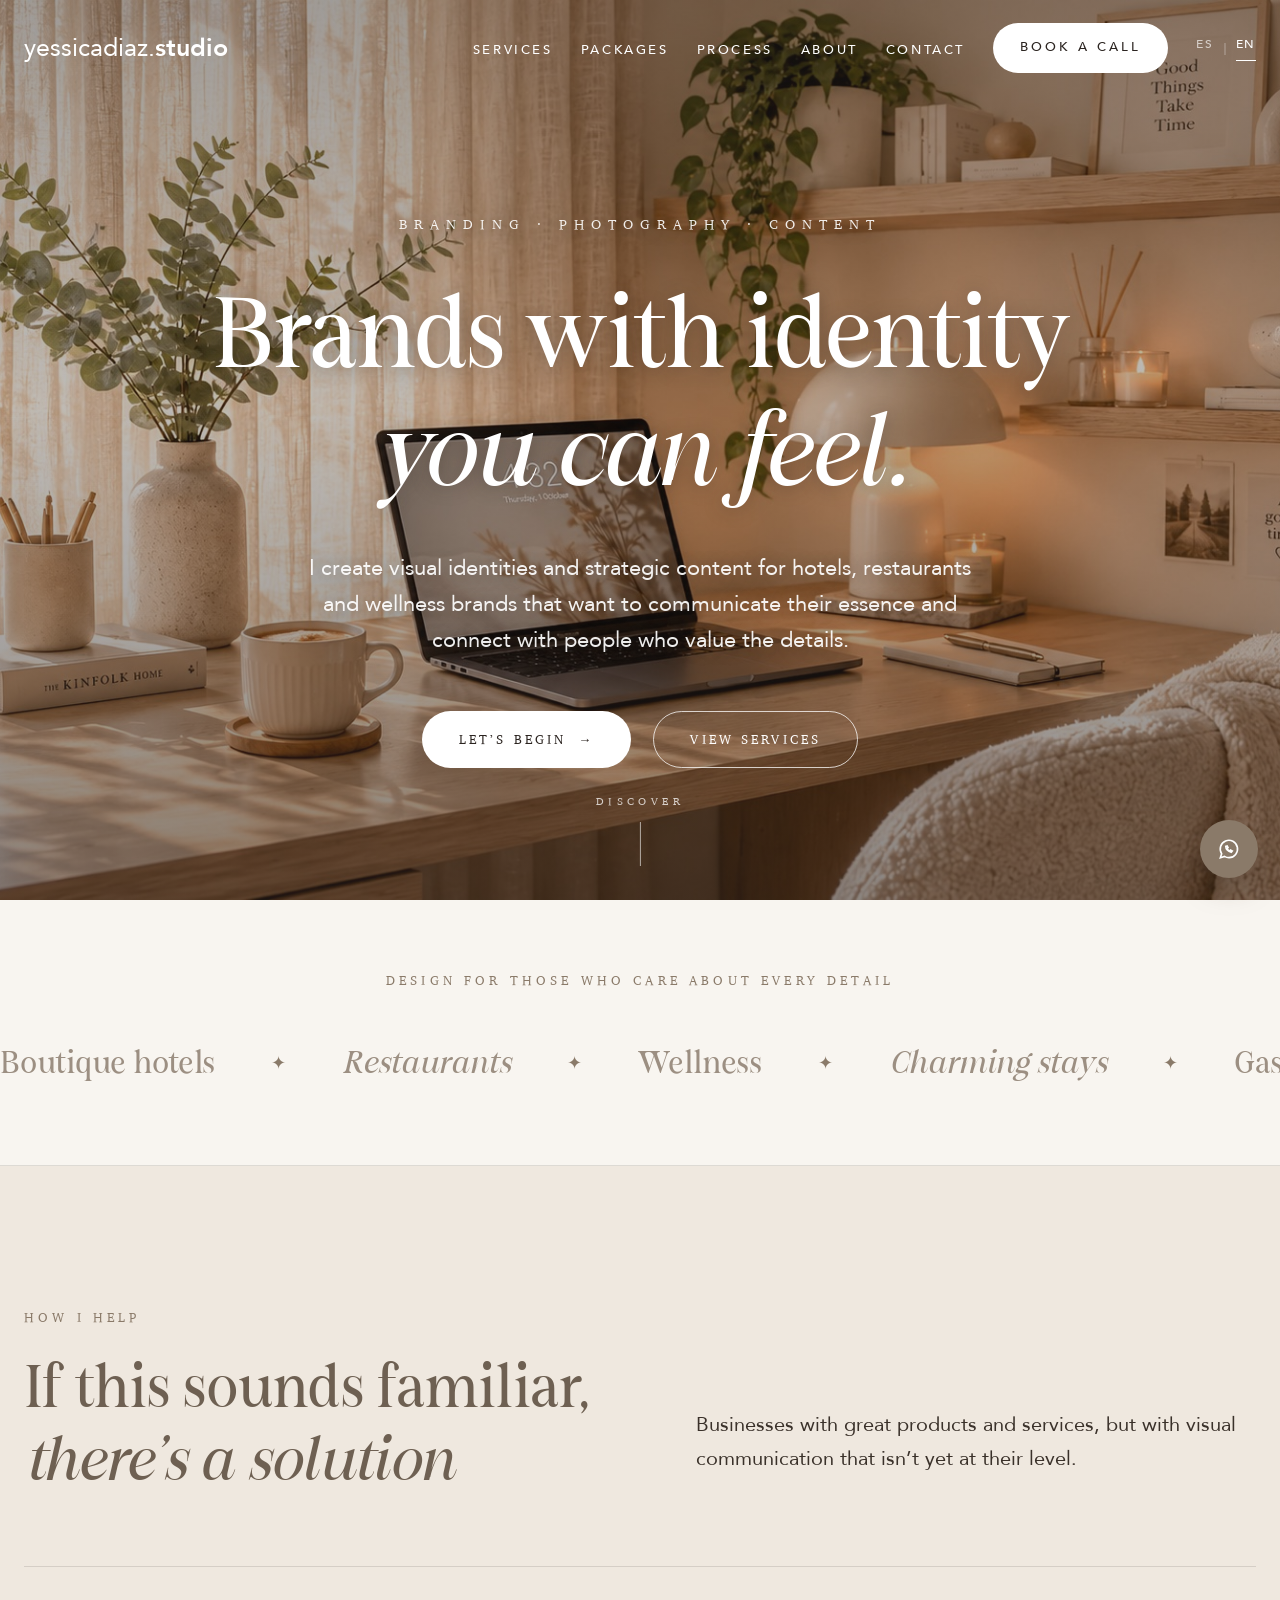
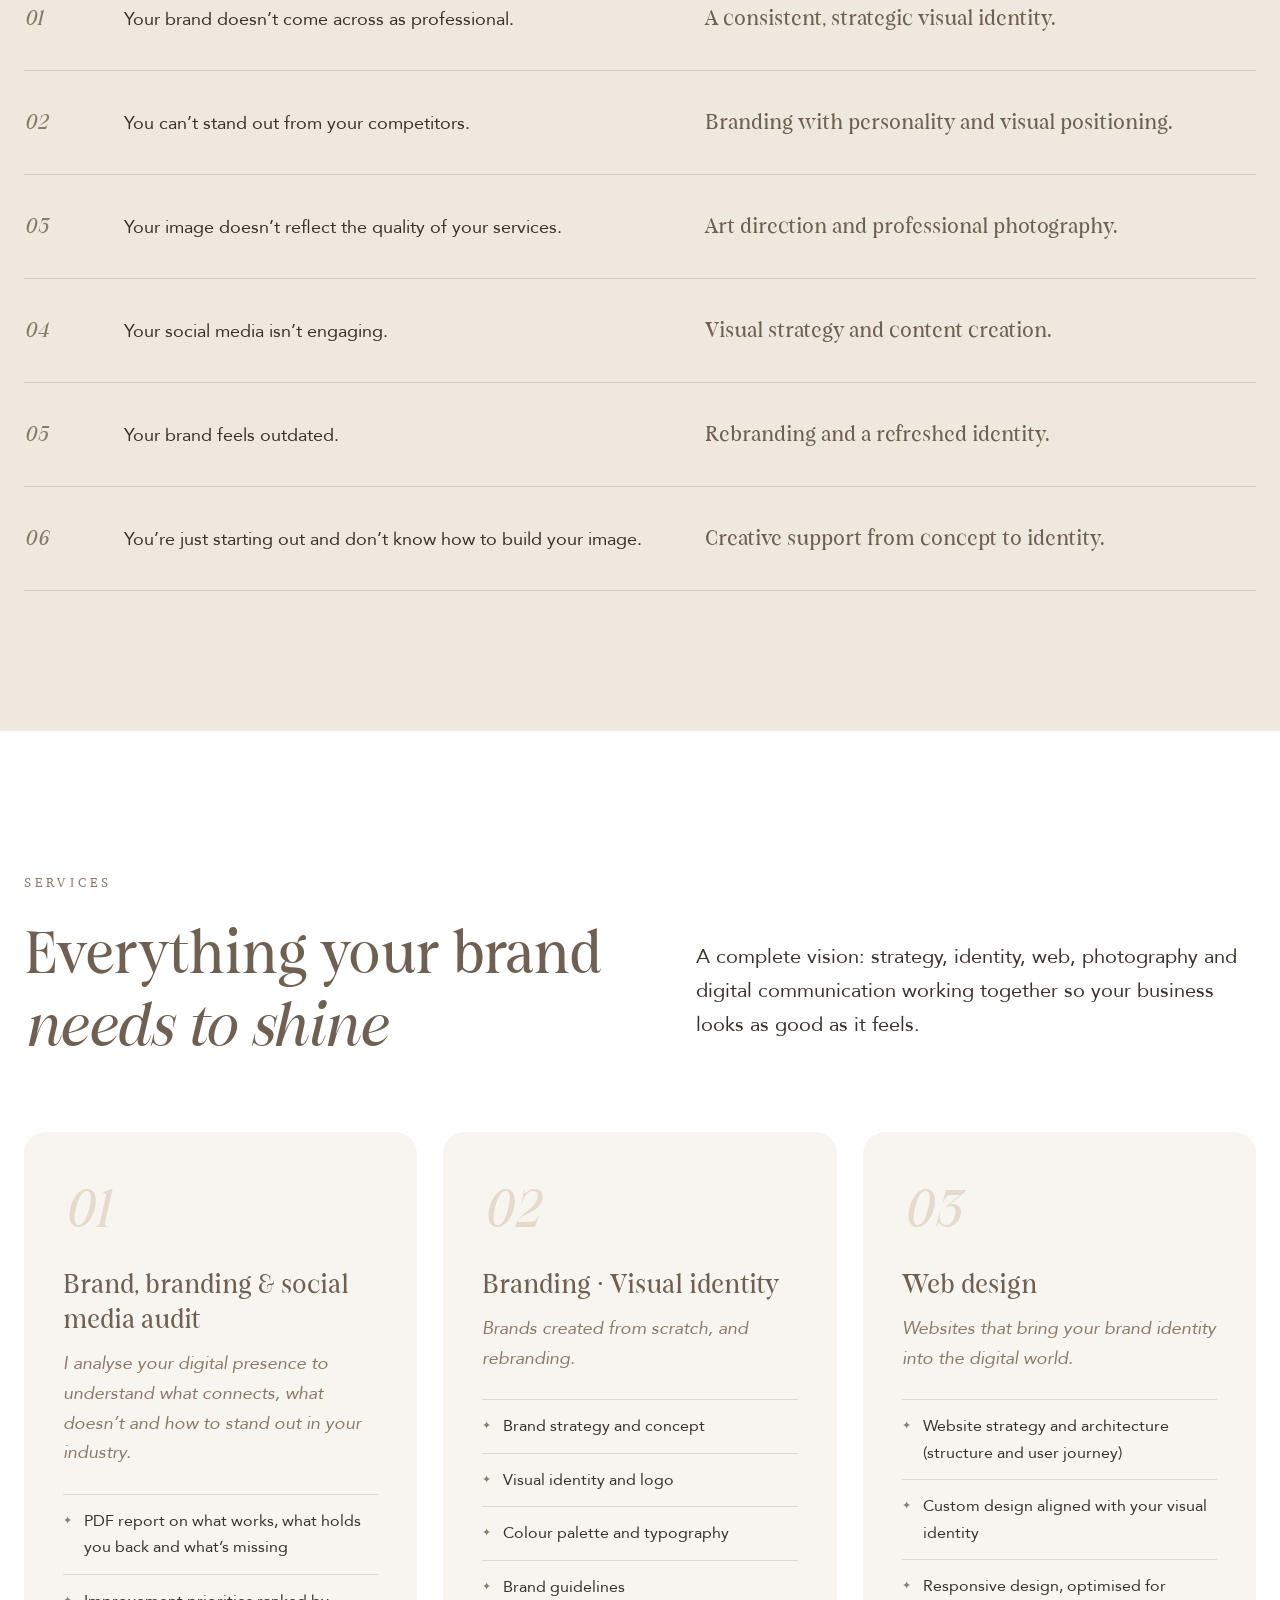
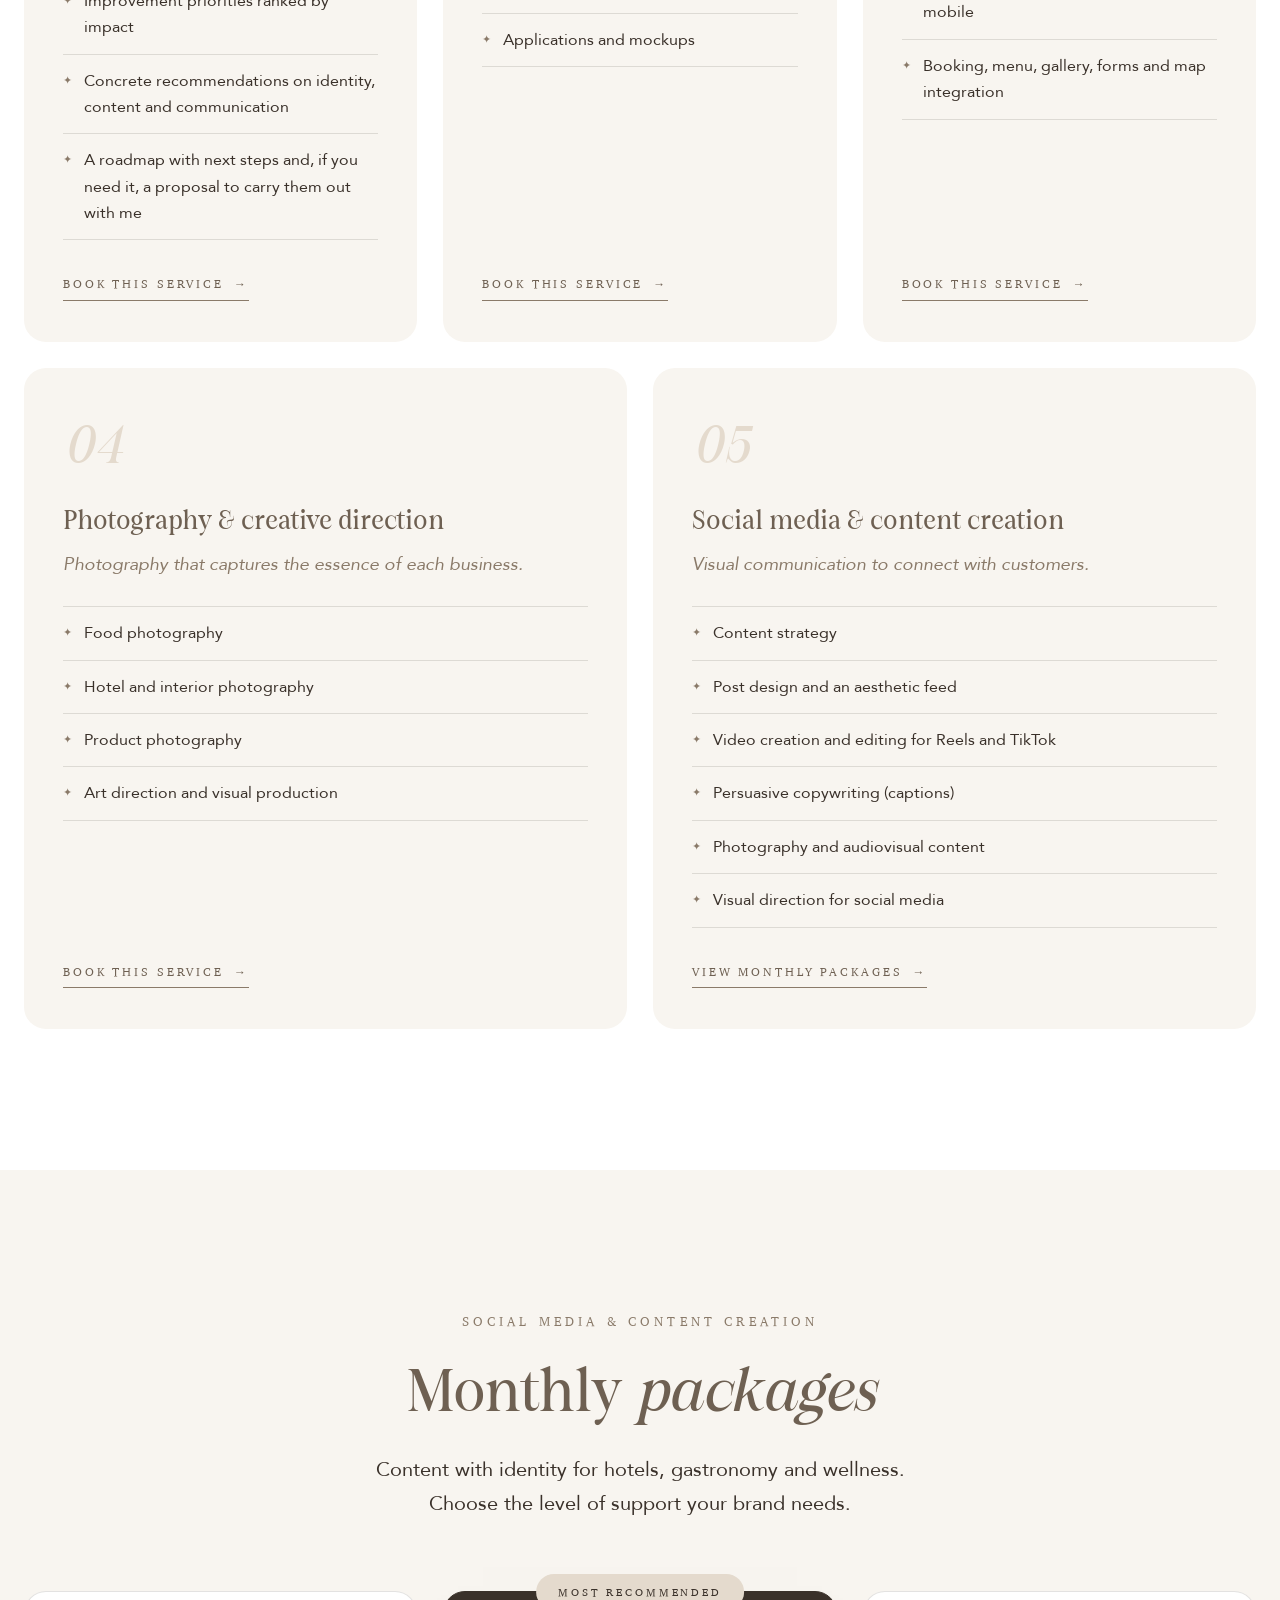
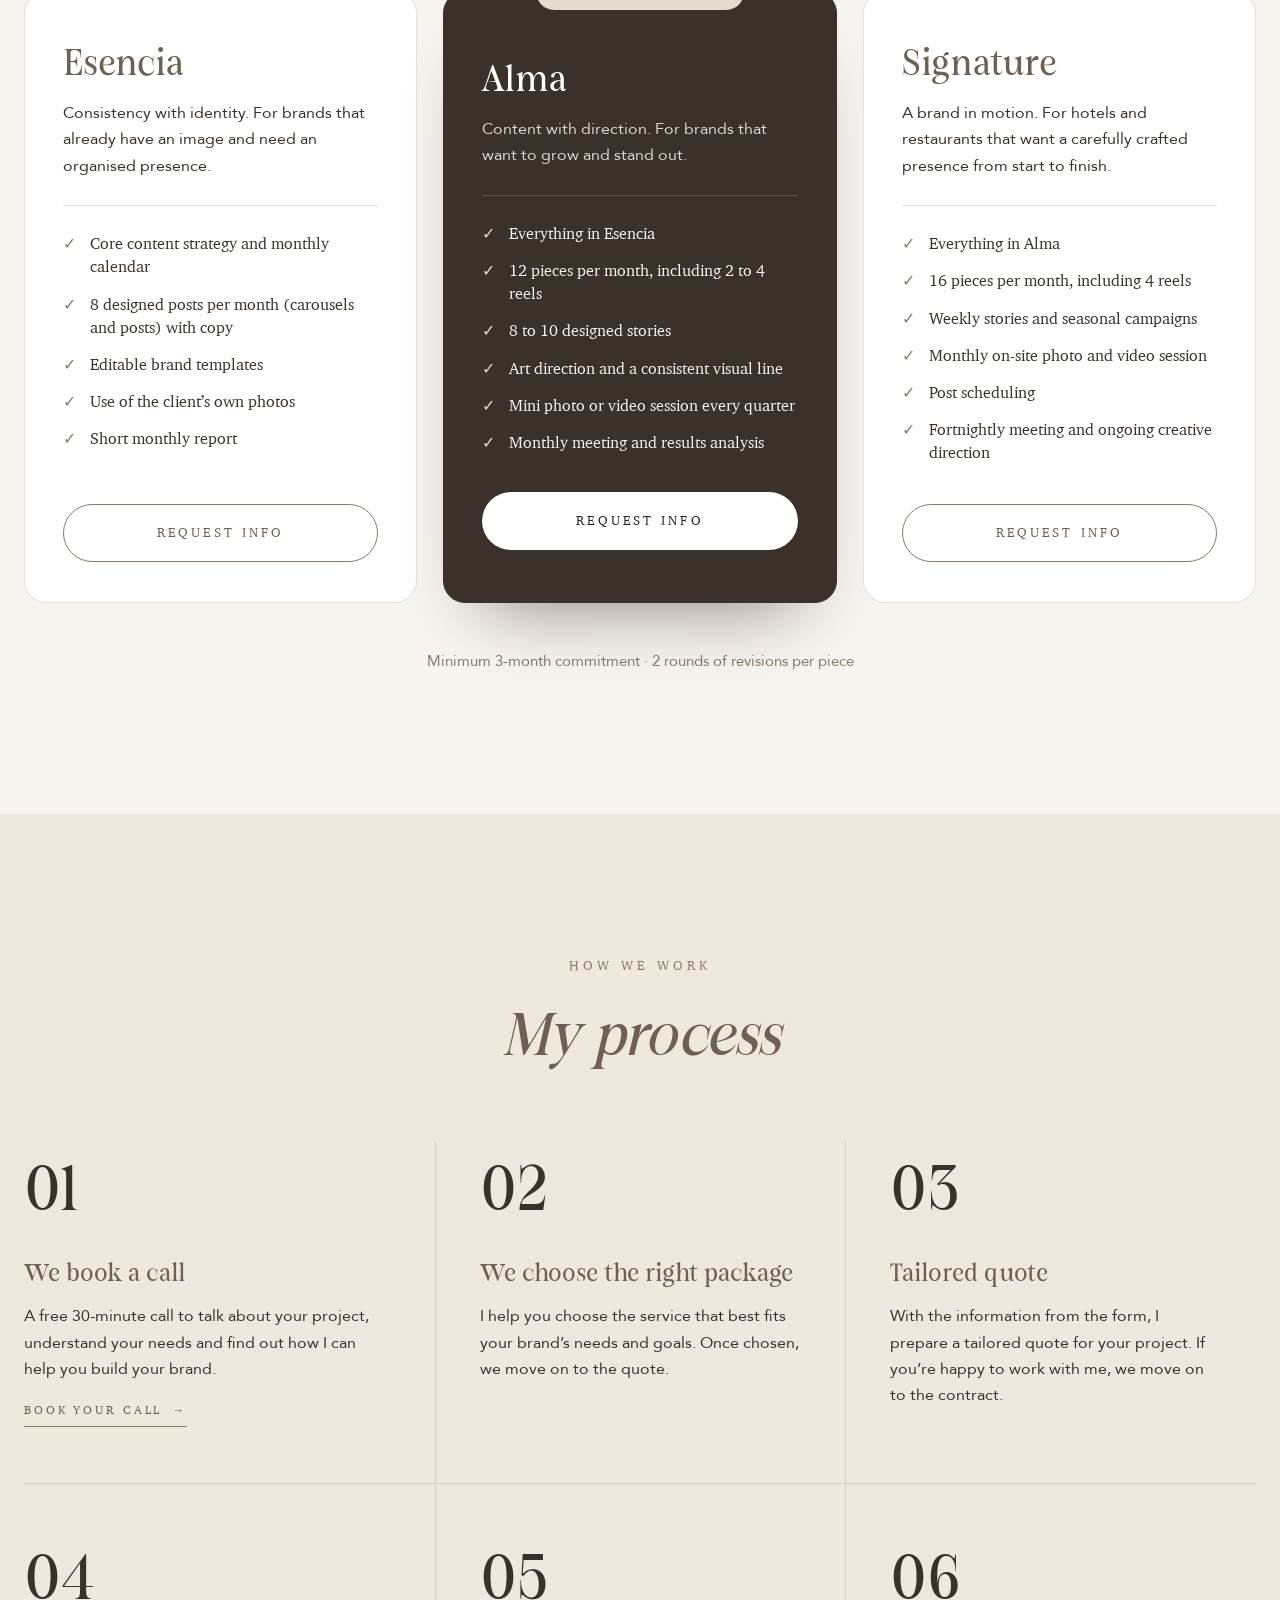
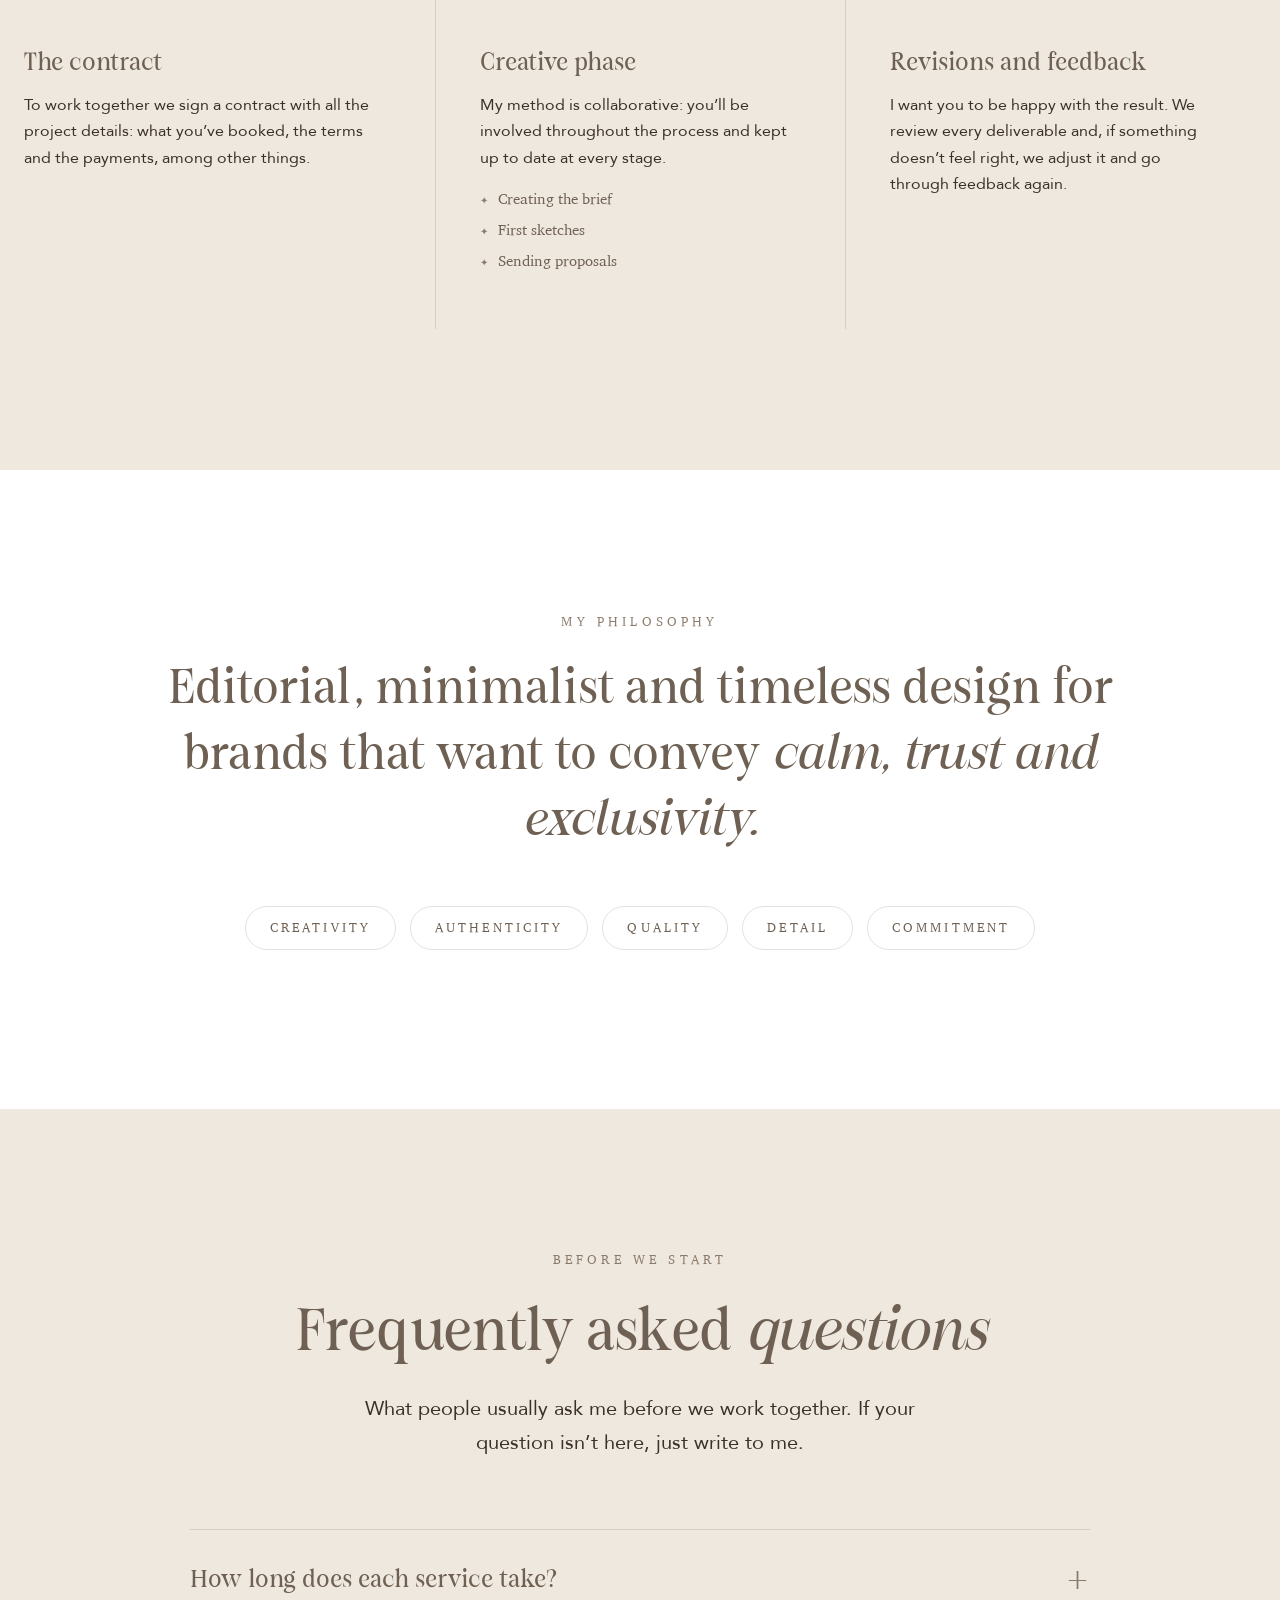
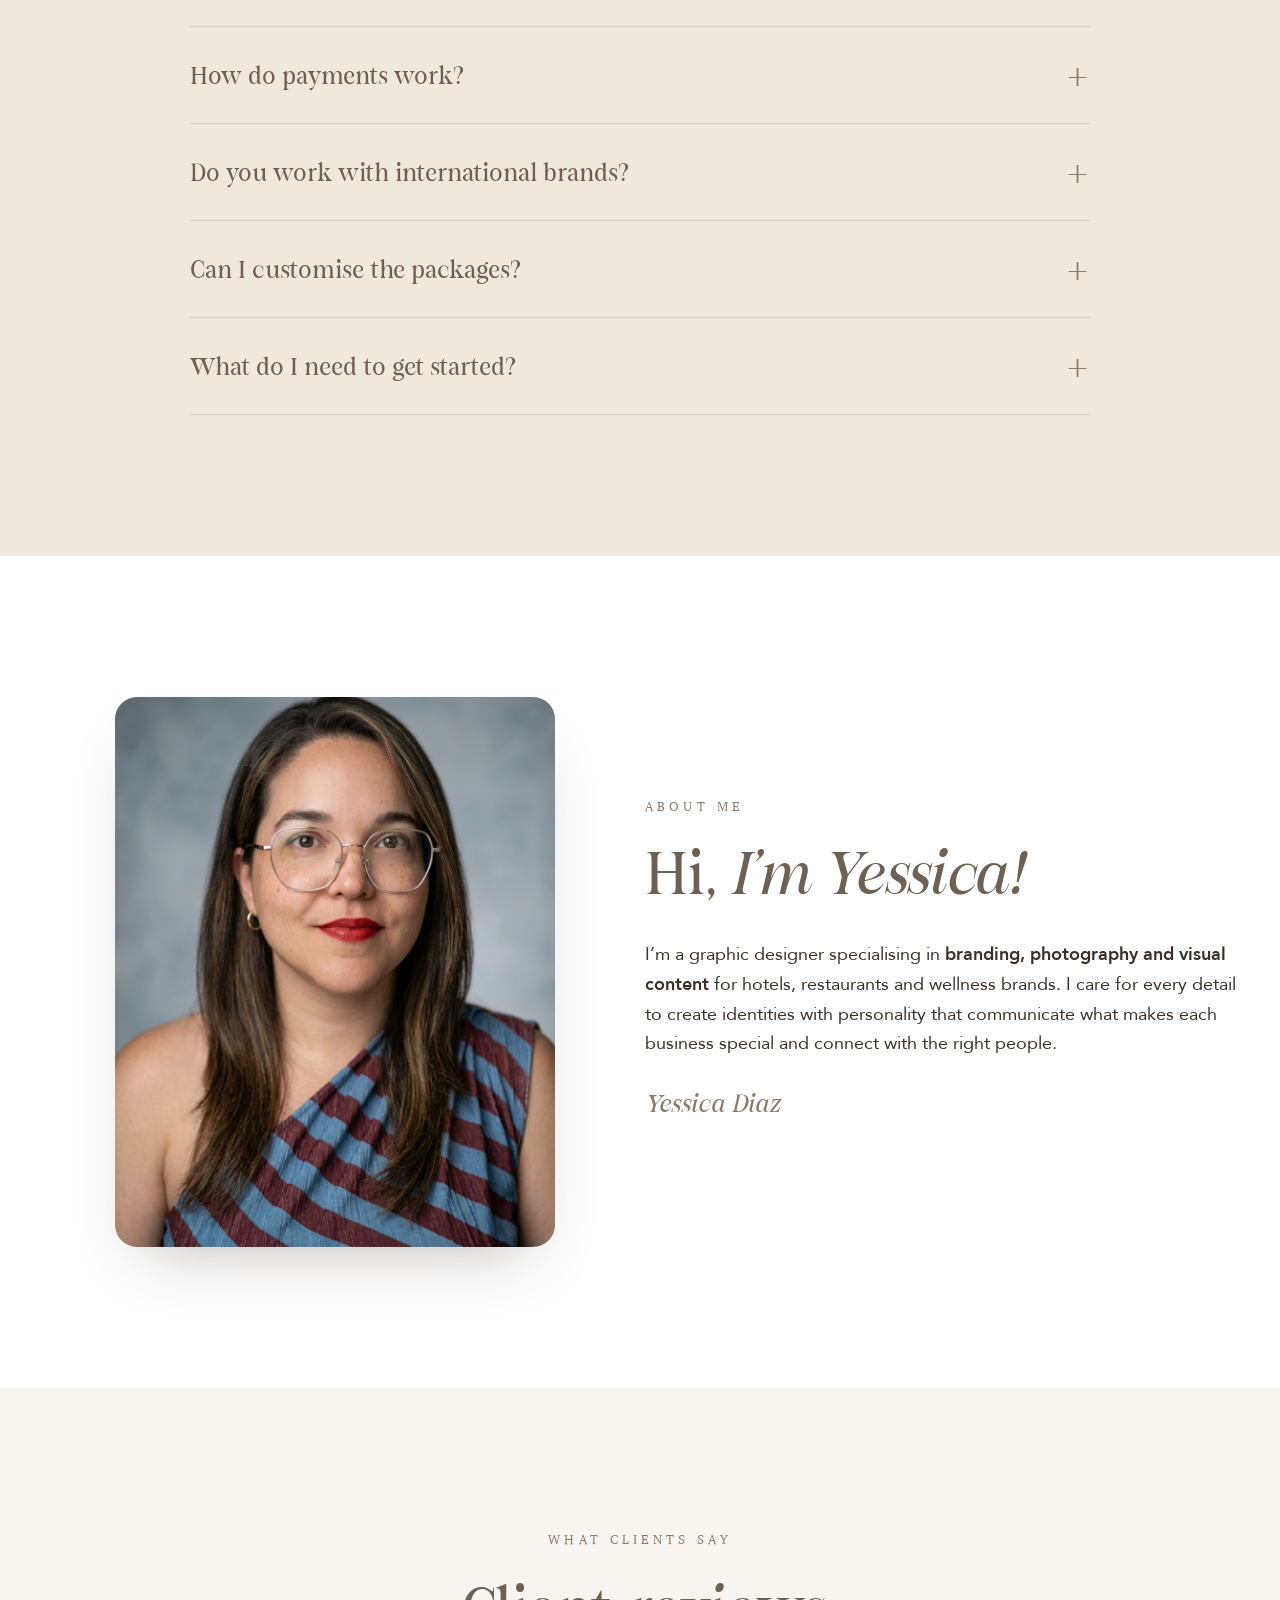
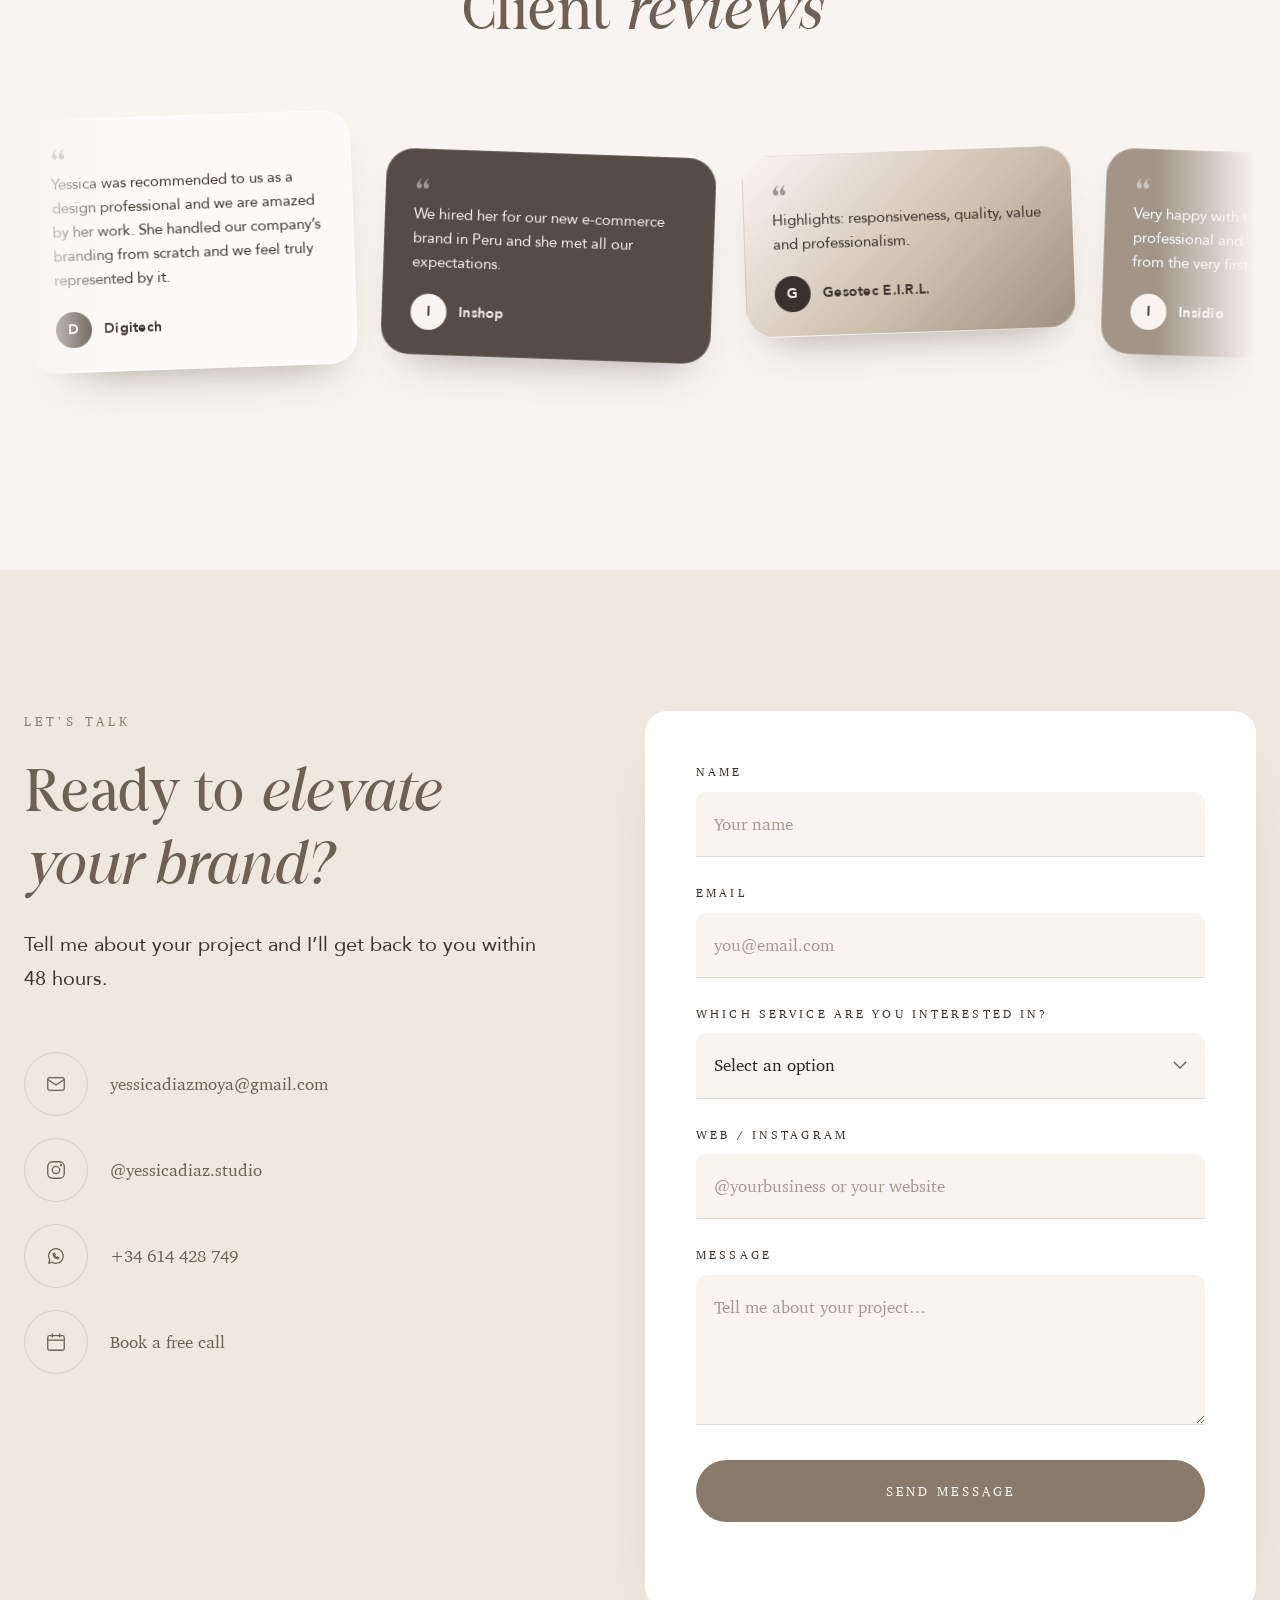
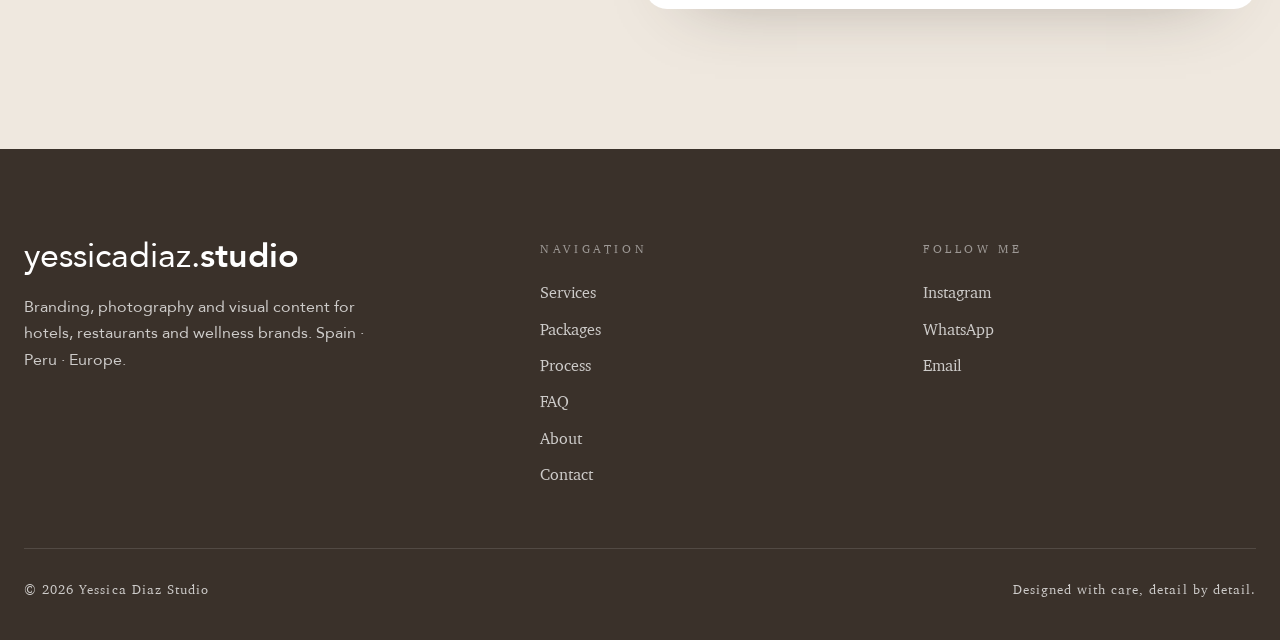
==== commit 443cde53: "Reorganizar secciones y acortar Sobre mí" ====
--- a/en.html
+++ b/en.html
@@ -10,7 +10,7 @@
   <link rel="preload" href="FigoShiftz-Regular.woff2" as="font" type="font/woff2" crossorigin>
   <link rel="preload" href="FigoShiftz-Italic.woff2" as="font" type="font/woff2" crossorigin>
   <link rel="preload" href="portada.jpg" as="image">
-  <link rel="stylesheet" href="styles.css?v=15">
+  <link rel="stylesheet" href="styles.css?v=16">
 </head>
 <body>
 
@@ -81,19 +81,23 @@
     </div>
   </div>
 
-  <!-- ============ SOBRE MÍ ============ -->
-  <section class="section" id="sobre-mi">
-    <div class="container about">
-      <div class="about__photo reveal">
-        <img src="yessica.jpg" alt="Portrait of Yessica Diaz, graphic designer and photographer" loading="lazy">
-      </div>
-      <div class="reveal">
-        <p class="eyebrow">About me</p>
-        <h2 class="display">Hi, <em>I’m Yessica!</em></h2>
-        <p>I’m a graphic designer specialising in <strong>branding, photography and visual content creation</strong>. I love turning ideas into brand identities with personality, caring for every detail to build visual worlds that convey emotion, authenticity and value.</p>
-        <p>I mainly work with hotels, restaurants and wellness businesses, supporting both entrepreneurs starting a new project and established brands looking to evolve.</p>
-        <p>I believe in the power of a good image, in the small details and in design’s ability to tell stories. My goal is for every project to have its own identity, communicate what makes it special and connect with the right people.</p>
-        <p class="about__sign">Yessica Diaz</p>
+  <!-- ============ PROBLEMAS / SOLUCIONES ============ -->
+  <section class="section section--sand">
+    <div class="container">
+      <div class="section-head reveal">
+        <div>
+          <p class="eyebrow">How I help</p>
+          <h2 class="display">If this sounds familiar, <em>there’s a solution</em></h2>
+        </div>
+        <p class="lead">Businesses with great products and services, but with visual communication that isn’t yet at their level.</p>
+      </div>
+      <div class="solutions">
+        <div class="solution reveal"><span class="solution__n">01</span><span class="solution__problem">Your brand doesn’t come across as professional.</span><span class="solution__answer">A consistent, strategic visual identity.</span></div>
+        <div class="solution reveal"><span class="solution__n">02</span><span class="solution__problem">You can’t stand out from your competitors.</span><span class="solution__answer">Branding with personality and visual positioning.</span></div>
+        <div class="solution reveal"><span class="solution__n">03</span><span class="solution__problem">Your image doesn’t reflect the quality of your services.</span><span class="solution__answer">Art direction and professional photography.</span></div>
+        <div class="solution reveal"><span class="solution__n">04</span><span class="solution__problem">Your social media isn’t engaging.</span><span class="solution__answer">Visual strategy and content creation.</span></div>
+        <div class="solution reveal"><span class="solution__n">05</span><span class="solution__problem">Your brand feels outdated.</span><span class="solution__answer">Rebranding and a refreshed identity.</span></div>
+        <div class="solution reveal"><span class="solution__n">06</span><span class="solution__problem">You’re just starting out and don’t know how to build your image.</span><span class="solution__answer">Creative support from concept to identity.</span></div>
       </div>
     </div>
   </section>
@@ -275,29 +279,8 @@
     </div>
   </section>
 
-  <!-- ============ PROBLEMAS / SOLUCIONES ============ -->
-  <section class="section section--white">
-    <div class="container">
-      <div class="section-head reveal">
-        <div>
-          <p class="eyebrow">How I help</p>
-          <h2 class="display">If this sounds familiar, <em>there’s a solution</em></h2>
-        </div>
-        <p class="lead">Businesses with great products and services, but with visual communication that isn’t yet at their level.</p>
-      </div>
-      <div class="solutions">
-        <div class="solution reveal"><span class="solution__n">01</span><span class="solution__problem">Your brand doesn’t come across as professional.</span><span class="solution__answer">A consistent, strategic visual identity.</span></div>
-        <div class="solution reveal"><span class="solution__n">02</span><span class="solution__problem">You can’t stand out from your competitors.</span><span class="solution__answer">Branding with personality and visual positioning.</span></div>
-        <div class="solution reveal"><span class="solution__n">03</span><span class="solution__problem">Your image doesn’t reflect the quality of your services.</span><span class="solution__answer">Art direction and professional photography.</span></div>
-        <div class="solution reveal"><span class="solution__n">04</span><span class="solution__problem">Your social media isn’t engaging.</span><span class="solution__answer">Visual strategy and content creation.</span></div>
-        <div class="solution reveal"><span class="solution__n">05</span><span class="solution__problem">Your brand feels outdated.</span><span class="solution__answer">Rebranding and a refreshed identity.</span></div>
-        <div class="solution reveal"><span class="solution__n">06</span><span class="solution__problem">You’re just starting out and don’t know how to build your image.</span><span class="solution__answer">Creative support from concept to identity.</span></div>
-      </div>
-    </div>
-  </section>
-
   <!-- ============ CITA / VALORES ============ -->
-  <section class="section section--sand quote">
+  <section class="section section--white quote">
     <div class="container reveal">
       <p class="eyebrow">My philosophy</p>
       <blockquote>Editorial, minimalist and timeless design for brands that want to convey <em>calm, trust and exclusivity.</em></blockquote>
@@ -308,7 +291,7 @@
   </section>
 
   <!-- ============ PREGUNTAS FRECUENTES ============ -->
-  <section class="section section--white" id="faq">
+  <section class="section section--sand" id="faq">
     <div class="container faq-wrap">
       <div class="center-head reveal">
         <p class="eyebrow">Before we start</p>
@@ -340,6 +323,21 @@
     </div>
   </section>
 
+  <!-- ============ SOBRE MÍ ============ -->
+  <section class="section section--white" id="sobre-mi">
+    <div class="container about">
+      <div class="about__photo reveal">
+        <img src="yessica.jpg" alt="Portrait of Yessica Diaz, graphic designer and photographer" loading="lazy">
+      </div>
+      <div class="reveal">
+        <p class="eyebrow">About me</p>
+        <h2 class="display">Hi, <em>I’m Yessica!</em></h2>
+        <p>I’m a graphic designer specialising in <strong>branding, photography and visual content</strong> for hotels, restaurants and wellness brands. I care for every detail to create identities with personality that communicate what makes each business special and connect with the right people.</p>
+        <p class="about__sign">Yessica Diaz</p>
+      </div>
+    </div>
+  </section>
+
   <!-- ============ OPINIONES ============ -->
   <section class="section section--reviews" id="opiniones">
     <div class="container">
--- a/styles.css
+++ b/styles.css
@@ -186,7 +186,7 @@
 
 /* Sobre mí */
 .about { display: grid; grid-template-columns: 1fr 1.15fr; gap: clamp(40px, 7vw, 110px); align-items: center; }
-.about__photo { position: relative; }
+.about__photo { position: relative; width: 100%; max-width: 440px; justify-self: end; }
 .about__photo img { width: 100%; aspect-ratio: 4/5; object-fit: cover; border-radius: var(--radius); box-shadow: 0 30px 60px -30px rgba(58,49,42,.35); }
 .about__badge {
   position: absolute; right: -28px; bottom: 40px;
@@ -500,6 +500,7 @@
   .about, .cta, .contact, .section-head { grid-template-columns: 1fr; }
   .section-head .lead { justify-self: start; }
   .about__badge { right: 16px; }
+  .about__photo { justify-self: start; }
   .solution { grid-template-columns: 50px 1fr; }
   .solution__answer { grid-column: 2; font-size: 22px; }
   .footer__top { grid-template-columns: 1fr 1fr; }
